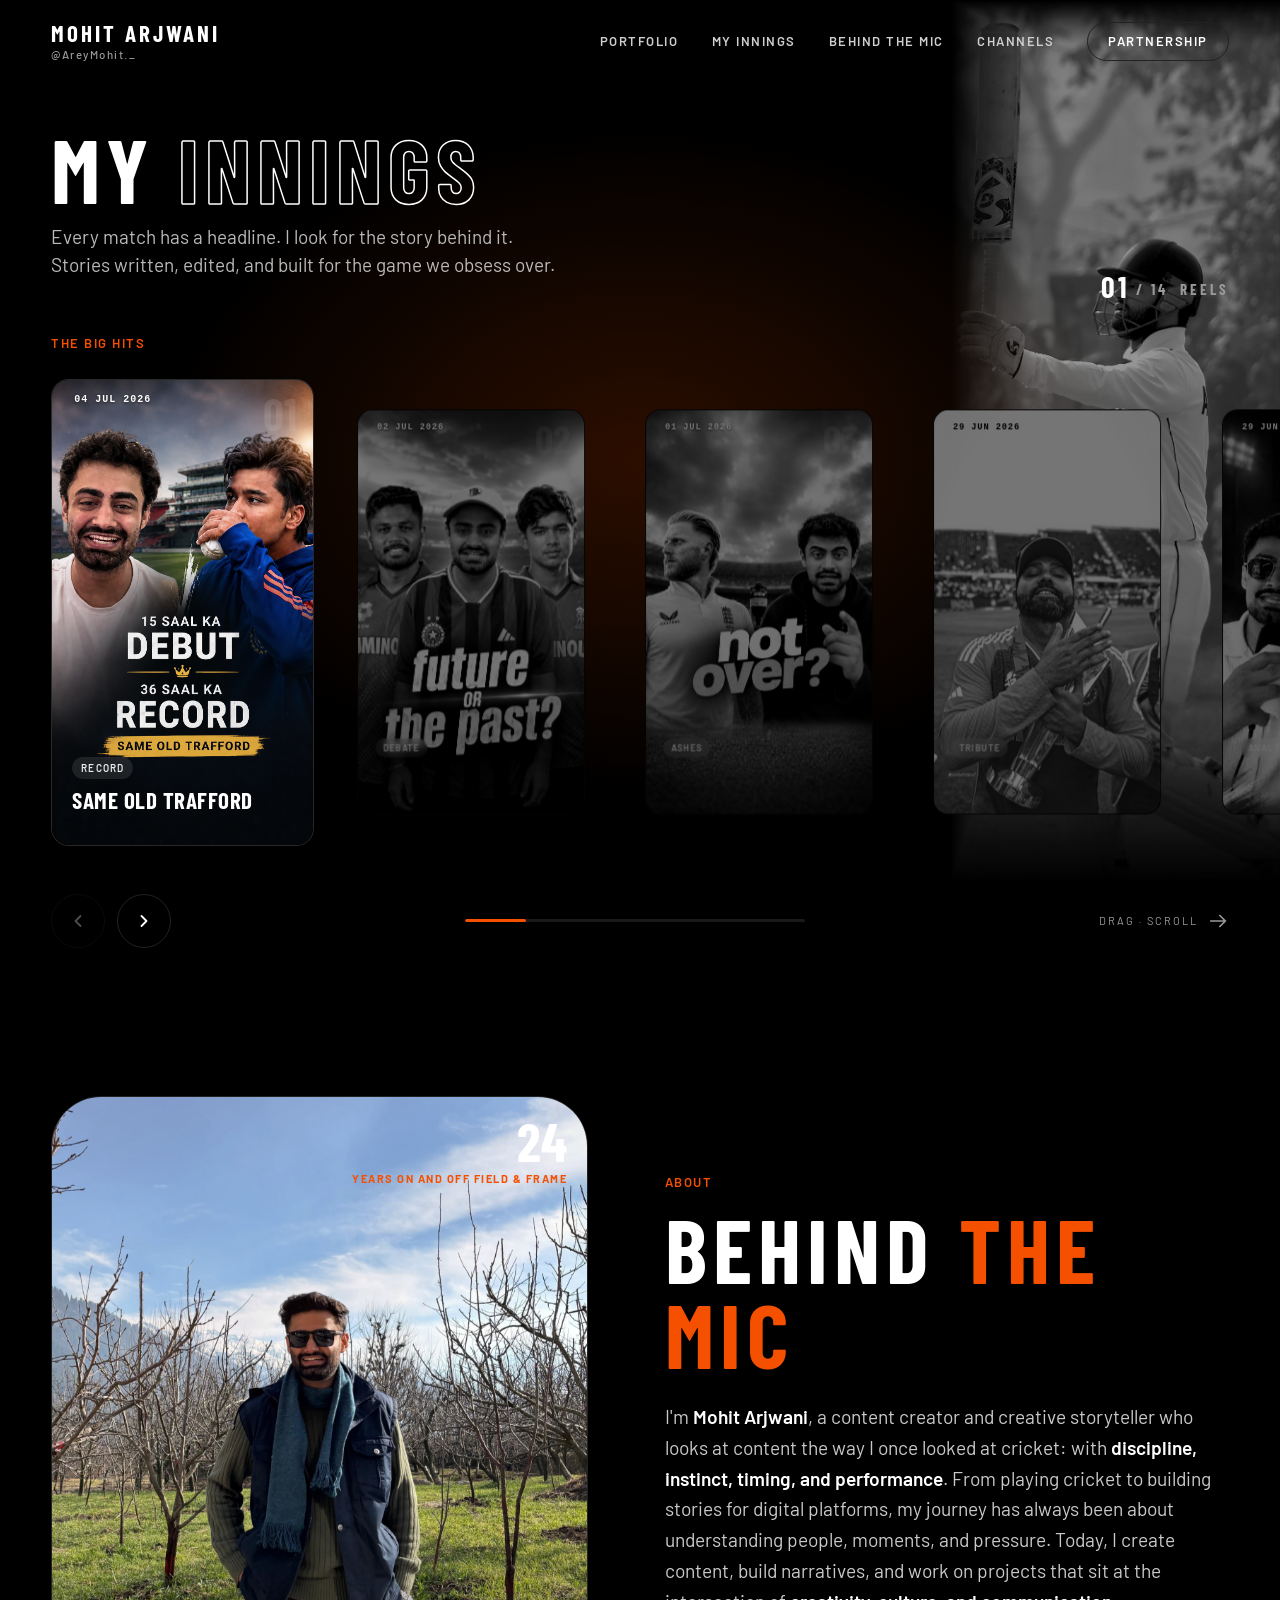
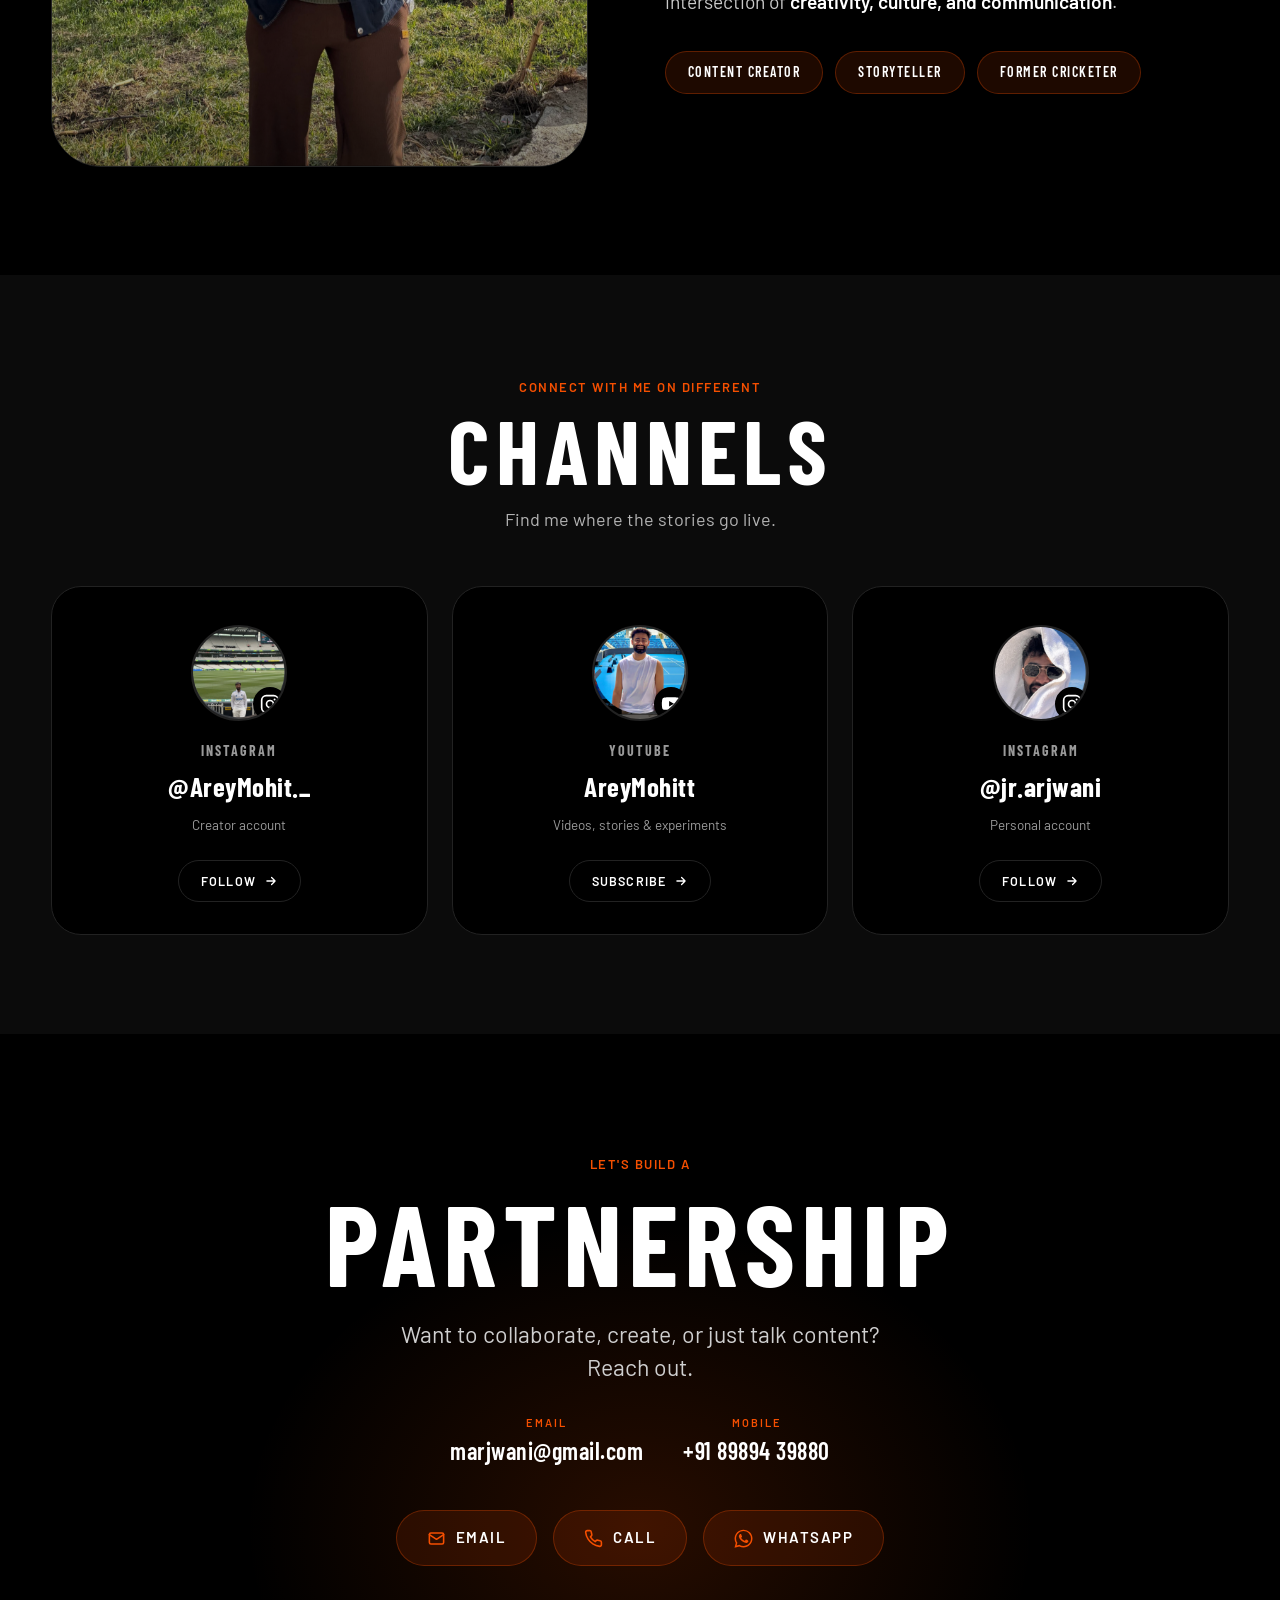
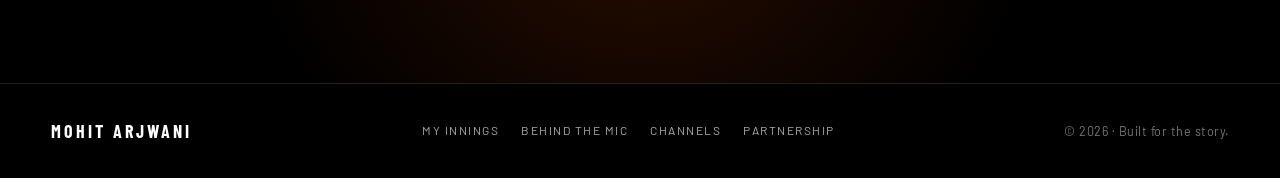
==== areymohit/index.html @ 034f9797 "areymohit integration" ====
<!DOCTYPE html>
<html lang="en">
<head>
<meta charset="UTF-8">
<meta name="viewport" content="width=device-width, initial-scale=1.0">
<title>Mohit Arjwani — Creator · Storyteller</title>
<link rel="preconnect" href="https://fonts.googleapis.com">
<link rel="preconnect" href="https://fonts.gstatic.com" crossorigin>
<link href="https://fonts.googleapis.com/css2?family=Barlow:ital,wght@0,400;0,500;0,600;0,700;1,500&family=Barlow+Condensed:wght@400;500;600;700&display=swap" rel="stylesheet">
<style>
/* ============================================================
   DESIGN TOKENS — CR7-Inspired Design System
   ============================================================ */
:root{
  --palette-black:#000000; --palette-near-black:#0b0b0b; --palette-dark-1:#151515;
  --palette-orange:#f54f00; --palette-orange-bright:#ff671f; --palette-white:#fff; --palette-gray:#999;

  --color-primary:#f54f00; --color-primary-hover:#ff671f; --color-secondary:#ff671f;
  --color-bg:#000; --color-bg-secondary:#0b0b0b; --color-surface-raised:#151515;
  --color-text:#fff; --color-text-secondary:#999; --color-text-on-accent:#fff;
  --color-border:#0b0b0b; --color-border-strong:#222; --color-focus-ring:#f54f00;

  --font-heading:'Barlow Condensed','proxima-nova-condensed','Oswald',sans-serif;
  --font-body:'Barlow','proxima-nova',system-ui,sans-serif;

  --radius-sm:8px; --radius-md:16px; --radius-card:30px; --radius-lg:50px; --radius-pill:999px;
  --shadow-accent:0 8px 30px rgba(245,79,0,.35);

  --tracking-display:6px; --tracking-heading:2px; --tracking-label:1.5px;
}

*{box-sizing:border-box;margin:0;padding:0}
html{scroll-behavior:smooth}
body{
  background:var(--color-bg); color:var(--color-text);
  font-family:var(--font-body); font-size:16px; line-height:1.45;
  -webkit-font-smoothing:antialiased; overflow-x:hidden;
}
a{color:inherit;text-decoration:none}
::selection{background:var(--color-primary);color:#fff}

/* scrollbar */
body::-webkit-scrollbar{width:10px}
body::-webkit-scrollbar-track{background:#000}
body::-webkit-scrollbar-thumb{background:#1c1c1c;border-radius:99px}
body::-webkit-scrollbar-thumb:hover{background:#2a2a2a}

.eyebrow{
  font-family:var(--font-body); font-weight:600; font-size:13px;
  text-transform:uppercase; letter-spacing:var(--tracking-label);
  color:var(--color-primary);
}
.section-label{
  font-family:var(--font-heading); font-weight:700; text-transform:uppercase;
  letter-spacing:var(--tracking-display); line-height:.95;
  font-size:clamp(44px,7vw,104px);
}
.muted{color:var(--color-text-secondary)}

/* ============================================================
   NAV
   ============================================================ */
.nav{
  position:fixed; top:0; left:0; right:0; z-index:100;
  display:flex; align-items:center; justify-content:space-between;
  padding:22px clamp(20px,4vw,56px);
  transition:background .3s ease, backdrop-filter .3s ease, padding .3s ease, border-color .3s ease;
  border-bottom:1px solid transparent;
}
.nav.scrolled{
  background:rgba(0,0,0,.82); backdrop-filter:blur(14px);
  -webkit-backdrop-filter:blur(14px); padding-top:16px; padding-bottom:16px;
  border-bottom:1px solid var(--color-border-strong);
}
.brand{display:flex; flex-direction:column; line-height:1; gap:4px}
.brand .name{
  font-family:var(--font-heading); font-weight:700; font-size:23px;
  text-transform:uppercase; letter-spacing:3px;
}
.brand .handle{
  font-size:11.5px; letter-spacing:1.5px; color:var(--color-text-secondary);
  font-weight:500;
}
.nav-links{display:flex; align-items:center; gap:clamp(18px,2.6vw,40px)}
.nav-links a{
  font-family:var(--font-body); font-weight:600; font-size:13px;
  text-transform:uppercase; letter-spacing:var(--tracking-label);
  color:#cfcfcf; position:relative; padding:6px 0; transition:color .2s ease;
}
.nav-links a::after{
  content:""; position:absolute; left:0; bottom:0; height:2px; width:0;
  background:var(--color-primary); transition:width .25s ease;
}
.nav-links a:hover{color:#fff}
.nav-links a:hover::after{width:100%}
.nav-cta{
  font-family:var(--font-body)!important; padding:9px 20px!important;
  border:1px solid var(--color-border-strong); border-radius:var(--radius-pill);
  color:#fff!important;
}
.nav-cta::after{display:none}
.nav-cta:hover{background:var(--color-primary); border-color:var(--color-primary)}
.menu-btn{display:none; background:none; border:none; color:#fff; cursor:pointer; padding:6px}

/* ============================================================
   SECTION 1 — MY WORK / CAROUSEL
   ============================================================ */
.work{position:relative; min-height:100vh; padding-top:118px; display:flex; flex-direction:column}
.work-glow{
  position:absolute; top:8%; left:50%; transform:translateX(-50%);
  width:1100px; height:760px; pointer-events:none; z-index:0;
  background:radial-gradient(ellipse at center, rgba(245,79,0,.18), rgba(245,79,0,0) 62%);
}
.cricket-hero{
  position:absolute; top:0; right:0; z-index:1; pointer-events:none;
  height:min(98vh,1040px); width:auto; object-fit:contain; object-position:top right;
  opacity:.92; mix-blend-mode:screen;
}
.work-head{
  position:relative; z-index:2;
  display:flex; align-items:flex-end; justify-content:space-between;
  gap:32px; flex-wrap:wrap;
  padding:0 clamp(20px,4vw,56px) 22px;
}
.work-head .titlewrap{max-width:760px}
.work-head .section-label{margin:8px 0 12px}
.work-head .section-label .thin{color:var(--color-text); -webkit-text-stroke:1.5px var(--color-text); -webkit-text-fill-color:transparent}
.work-sub{font-size:clamp(15px,1.5vw,19px); color:#b9b9b9; max-width:520px; font-weight:400}
.work-title-link{display:block; text-decoration:none; color:inherit; cursor:pointer; transition:transform .3s cubic-bezier(.2,.7,.2,1)}
.work-title-link:hover{transform:translateY(-6px)}
.work-title-link:hover .work-sub{color:#dcdcdc}
.reels-head{position:relative; z-index:2; padding:0 clamp(20px,4vw,56px); margin-bottom:-6px}
.work-title-link::after{content:"View all →"; display:inline-block; margin-top:12px; font-family:var(--font-heading); font-weight:700; font-size:12px; letter-spacing:2px; text-transform:uppercase; color:var(--color-primary); opacity:0; transform:translateX(-6px); transition:opacity .25s ease, transform .25s ease}
.work-title-link:hover::after{opacity:1; transform:translateX(0)}
.work-counter{
  font-family:var(--font-heading); font-weight:700; letter-spacing:3px;
  font-size:15px; color:var(--color-text-secondary); white-space:nowrap;
}
.work-counter b{color:#fff; font-size:30px; vertical-align:-3px}

/* carousel */
.carousel{position:relative; z-index:2; flex:1; display:flex; align-items:center; min-height:60vh}
.track{
  display:flex; align-items:center; gap:26px;
  padding:30px clamp(20px,4vw,56px) 40px;
  overflow-x:auto; scroll-snap-type:x mandatory;
  width:100%; cursor:grab; scrollbar-width:none;
  -webkit-overflow-scrolling:touch;
}
.track::-webkit-scrollbar{display:none}
.track.dragging{cursor:grabbing; scroll-snap-type:none}
.track.focus-on .card:not(.is-hover){opacity:.26; filter:grayscale(1) brightness(.38)}

.card{
  position:relative; flex:0 0 auto;
  width:clamp(228px,20.5vw,292px); aspect-ratio:9/16;
  border-radius:18px; overflow:hidden;
  scroll-snap-align:center; background:#0a0a0a;
  border:1px solid rgba(255,255,255,.05);
  filter:grayscale(1) brightness(.46) contrast(1.04);
  transform:scale(.87); transform-origin:center;
  transition:transform .5s cubic-bezier(.2,.7,.2,1), filter .5s ease, opacity .35s ease, box-shadow .45s ease, border-color .3s ease;
  user-select:none;
}
.card.is-active{transform:scale(1); filter:grayscale(.12) brightness(1) contrast(1); border-color:rgba(255,255,255,.12)}
.card.is-hover{
  transform:scale(1.05); filter:grayscale(0) brightness(1.06) contrast(1); z-index:5;
  border-color:var(--color-primary); box-shadow:var(--shadow-accent);
}
/* thumb placeholder (full-bleed cinematic; swap for IG thumbnail img) */
.thumb{
  position:absolute; inset:0;
  background:
    radial-gradient(125% 75% at 50% 16%, #2a2a2a, #111 58%, #060606 100%),
    linear-gradient(180deg, rgba(0,0,0,0) 42%, rgba(0,0,0,.6) 80%, rgba(0,0,0,.96) 100%);
}
.thumb img{position:absolute; inset:0; width:100%; height:100%; object-fit:cover}
.card-index{
  position:absolute; top:10px; right:16px; z-index:3;
  font-family:var(--font-heading); font-weight:700; font-size:46px;
  color:rgba(255,255,255,.10); line-height:1; pointer-events:none;
}
/* top row: date (always) + preview indicator (hover). Colour set dynamically for contrast. */
.card-top{
  position:absolute; top:13px; left:14px; right:54px; z-index:4;
  display:flex; align-items:center; gap:8px; color:#fff;
  text-shadow:0 1px 3px rgba(0,0,0,.55);
}
.date{font-family:ui-monospace,Menlo,monospace; font-size:10px; font-weight:600; letter-spacing:1px; text-transform:uppercase; white-space:nowrap; color:inherit}
/* playing indicator (hover) */
.playing{
  display:flex; align-items:center; gap:7px;
  max-width:0; opacity:0; overflow:hidden; white-space:nowrap;
  transition:max-width .4s cubic-bezier(.2,.7,.2,1), opacity .3s ease;
}
.card.is-hover .playing{max-width:130px; opacity:1}
.playing .eq{display:flex; align-items:flex-end; gap:2px; height:13px}
.playing .eq span{width:2.5px; background:var(--color-primary); border-radius:2px; animation:eq 900ms ease-in-out infinite}
.playing .eq span:nth-child(2){animation-delay:.15s} .playing .eq span:nth-child(3){animation-delay:.3s} .playing .eq span:nth-child(4){animation-delay:.45s}
@keyframes eq{0%,100%{height:3px}50%{height:13px}}
.playing .lbl{font-family:ui-monospace,Menlo,monospace; font-size:9.5px; letter-spacing:1px; color:inherit; text-transform:uppercase}
@media (prefers-reduced-motion:reduce){.playing .eq span{animation:none;height:9px}}
/* scanning sweep on hover to imply playback */
.card.is-hover .thumb::before{
  content:""; position:absolute; inset:0;
  background:linear-gradient(180deg, rgba(245,79,0,0) 0%, rgba(245,79,0,.10) 50%, rgba(245,79,0,0) 100%);
  animation:sweep 2.4s linear infinite;
}
@keyframes sweep{0%{transform:translateY(-100%)}100%{transform:translateY(100%)}}

/* card overlay content */
.card-body{
  position:absolute; left:0; right:0; bottom:0; z-index:4;
  padding:20px 20px 22px; display:flex; flex-direction:column; gap:10px;
}
.card-meta{display:flex; align-items:center; gap:8px}
.tagpill{
  font-size:10px; font-weight:600; text-transform:uppercase; letter-spacing:1.2px;
  padding:4px 9px; border-radius:99px; background:rgba(255,255,255,.1); color:#eaeaea;
  backdrop-filter:blur(4px);
}
.card-title{
  font-family:var(--font-heading); font-weight:700; font-size:23px; line-height:1.02;
  text-transform:uppercase; letter-spacing:.5px;
  transform:translateY(8px); opacity:0; transition:transform .4s ease, opacity .4s ease;
}
.card.is-hover .card-title, .card.is-active .card-title{transform:none; opacity:1}
.card-title a{color:inherit; text-decoration:none}
.card-title a:hover{color:var(--color-primary)}
.card-reveal{
  display:flex; align-items:center; justify-content:space-between; gap:12px;
  max-height:0; opacity:0; overflow:hidden;
  transition:max-height .45s ease, opacity .35s ease, margin .35s ease;
}
.card.is-hover .card-reveal{max-height:60px; opacity:1; margin-top:2px}
.view-reel{
  display:inline-flex; align-items:center; gap:7px;
  font-weight:600; font-size:13px; text-transform:uppercase; letter-spacing:1px;
  color:#fff;
}
.view-reel svg{transition:transform .25s ease}
.card.is-hover .view-reel svg{transform:translateX(3px)}
.platforms{display:flex; gap:8px}
.plat{
  width:34px; height:34px; border-radius:50%;
  display:grid; place-items:center; background:rgba(255,255,255,.08);
  border:1px solid rgba(255,255,255,.14); color:#fff;
  transition:background .2s ease, transform .2s ease, border-color .2s ease;
}
.plat:hover{background:var(--color-primary); border-color:var(--color-primary); transform:translateY(-2px)}
.plat svg{width:17px; height:17px}

/* arrows + progress */
.carousel-foot{
  position:relative; z-index:2;
  display:flex; align-items:center; justify-content:space-between; gap:24px;
  padding:6px clamp(20px,4vw,56px) 40px;
}
.arrows{display:flex; gap:12px}
.arrow{
  width:54px; height:54px; border-radius:50%;
  border:1px solid var(--color-border-strong); background:transparent; color:#fff;
  display:grid; place-items:center; cursor:pointer;
  transition:background .2s ease, border-color .2s ease, transform .15s ease;
}
.arrow:hover{background:var(--color-primary); border-color:var(--color-primary)}
.arrow:active{transform:scale(.95)}
.arrow:disabled{opacity:.3; cursor:default}
.arrow:disabled:hover{background:transparent; border-color:var(--color-border-strong)}
.progress{flex:1; max-width:340px; height:3px; background:#1a1a1a; border-radius:99px; overflow:hidden}
.progress .bar{height:100%; width:18%; background:var(--color-primary); border-radius:99px; transition:width .2s ease, transform .2s ease}
.scroll-hint{
  display:flex; align-items:center; gap:9px; font-size:11px; letter-spacing:2px;
  text-transform:uppercase; color:var(--color-text-secondary);
}

/* ============================================================
   SECTION 2 — WHO AM I
   ============================================================ */
.about{position:relative; padding:clamp(90px,12vh,150px) clamp(20px,4vw,56px); background:var(--color-bg)}
.about-inner{
  max-width:1240px; margin:0 auto;
  display:grid; grid-template-columns:1fr 1.05fr; gap:clamp(40px,6vw,90px); align-items:center;
}
.about-photo{
  position:relative; aspect-ratio:4/5; border-radius:var(--radius-lg); overflow:hidden;
  border:1px solid var(--color-border-strong); background:#0c0c0c;
}
.about-photo img{position:absolute; inset:0; width:100%; height:100%; object-fit:cover; object-position:50% 28%; transition:opacity .35s ease}
.about-photo::after{content:""; position:absolute; inset:0; pointer-events:none;
  background:linear-gradient(160deg, rgba(245,79,0,.12), rgba(0,0,0,0) 48%), linear-gradient(0deg, rgba(0,0,0,.45), rgba(0,0,0,0) 42%)}
.about-photo .badge-yrs{
  position:absolute; top:20px; right:20px; text-align:right; z-index:2;
}
.about-photo .badge-yrs b{display:block; font-family:var(--font-heading); font-weight:700; font-size:54px; line-height:.9; color:#fff}
.about-photo .badge-yrs span{font-size:11px; letter-spacing:1.5px; text-transform:uppercase; color:var(--color-primary); font-weight:700}
.about-copy .section-label{margin:14px 0 26px}
.about-copy p{font-size:clamp(16px,1.5vw,19.5px); line-height:1.6; color:#c9c9c9; max-width:560px; text-wrap:pretty}
.about-copy p .hl{color:#fff; font-weight:600}
.tags{display:flex; flex-wrap:wrap; gap:12px; margin-top:34px}
.tag{
  font-family:var(--font-heading); font-weight:600; text-transform:uppercase; letter-spacing:1.5px;
  font-size:14px; padding:10px 22px; border-radius:var(--radius-pill); cursor:pointer;
  background:rgba(245,79,0,.12); border:1px solid rgba(245,79,0,.30); color:#fff;
  transition:transform .2s ease, background .2s ease, border-color .2s ease, box-shadow .2s ease, color .2s ease;
}
.tag:hover,.tag.active{background:var(--color-primary); border-color:var(--color-primary); color:#fff; transform:translateY(-3px) scale(1.04); box-shadow:var(--shadow-accent)}
.tag.active{animation:tagSlide .5s cubic-bezier(.16,.84,.36,1) both}
@keyframes tagSlide{from{opacity:.15; transform:translateY(-3px) scale(1.04) translateX(-18px)} to{opacity:1; transform:translateY(-3px) scale(1.04) translateX(0)}}
.about-photo img{will-change:transform,opacity}

/* ============================================================
   SECTION 3 — SOCIALS
   ============================================================ */
.socials{padding:clamp(80px,11vh,140px) clamp(20px,4vw,56px); background:var(--color-bg-secondary); position:relative}
.socials-head{max-width:1240px; margin:0 auto 54px; text-align:center}
.socials-head .section-label{margin:10px 0 14px}
.socials-head p{color:#b3b3b3; font-size:clamp(15px,1.5vw,18px)}
.social-grid{
  max-width:1240px; margin:0 auto;
  display:grid; grid-template-columns:repeat(3,1fr); gap:24px;
}
.social-card{
  position:relative; padding:38px 32px 32px; border-radius:var(--radius-card);
  background:var(--color-bg); border:1px solid var(--color-border-strong);
  display:flex; flex-direction:column; align-items:center; text-align:center; gap:6px;
  overflow:hidden; transition:transform .3s ease, border-color .3s ease, box-shadow .3s ease;
}
.social-card::before{
  content:""; position:absolute; top:-40%; left:50%; transform:translateX(-50%);
  width:280px; height:240px; opacity:0; transition:opacity .35s ease;
  background:radial-gradient(ellipse at center, rgba(245,79,0,.22), rgba(245,79,0,0) 65%);
  pointer-events:none;
}
.social-card:hover{transform:translateY(-6px); border-color:var(--color-primary); box-shadow:var(--shadow-accent)}
.social-card:hover::before{opacity:1}
.social-avatar{
  position:relative; width:96px; height:96px; border-radius:50%; margin-bottom:14px;
  border:2px solid var(--color-border-strong); overflow:hidden;
  background:repeating-linear-gradient(125deg,#191919 0 12px,#131313 12px 24px);
  transition:border-color .3s ease;
}
.social-card:hover .social-avatar{border-color:var(--color-primary)}
.social-avatar img{position:absolute; inset:0; width:100%; height:100%; object-fit:cover}
.social-plat-badge{
  position:absolute; right:-2px; bottom:-2px; width:34px; height:34px; border-radius:50%;
  display:grid; place-items:center; background:var(--color-bg); border:2px solid var(--color-bg);
}
.social-plat-badge svg{width:20px;height:20px}
.social-platform{font-family:var(--font-heading); font-weight:700; text-transform:uppercase; letter-spacing:2px; font-size:14px; color:var(--color-text-secondary)}
.social-user{font-family:var(--font-heading); font-weight:700; font-size:27px; letter-spacing:.5px}
.social-desc{font-size:13.5px; color:#9a9a9a; margin-top:2px}
.social-follow{
  margin-top:20px; display:inline-flex; align-items:center; gap:8px;
  font-weight:600; font-size:12.5px; text-transform:uppercase; letter-spacing:1.2px;
  padding:11px 22px; border-radius:var(--radius-pill);
  border:1px solid var(--color-border-strong); color:#fff;
  transition:background .2s ease, border-color .2s ease, gap .2s ease;
}
.social-card:hover .social-follow{background:var(--color-primary); border-color:var(--color-primary); gap:11px}

/* ============================================================
   SECTION 4 — CONTACT
   ============================================================ */
.contact{position:relative; padding:clamp(96px,13vh,170px) clamp(20px,4vw,56px); overflow:hidden; text-align:center}
.contact-glow{
  position:absolute; bottom:-30%; left:50%; transform:translateX(-50%);
  width:900px; height:700px; pointer-events:none;
  background:radial-gradient(ellipse at center, rgba(245,79,0,.16), rgba(245,79,0,0) 62%);
}
.contact-inner{position:relative; z-index:2; max-width:920px; margin:0 auto}
.contact .section-label{font-size:clamp(52px,9vw,140px); margin:12px 0 22px}
.contact p.lead{font-size:clamp(17px,2vw,23px); color:#cfcfcf; max-width:560px; margin:0 auto 18px; text-wrap:pretty}
.contact-details{
  display:flex; gap:14px 40px; justify-content:center; flex-wrap:wrap; margin:30px 0 42px;
}
.contact-details a{display:flex; flex-direction:column; gap:3px}
.contact-details .k{font-size:11px; letter-spacing:2px; text-transform:uppercase; color:var(--color-primary); font-weight:600}
.contact-details .v{font-family:var(--font-heading); font-weight:600; font-size:24px; letter-spacing:.5px; transition:color .2s}
.contact-details a:hover .v{color:var(--color-primary)}
.contact-ctas{display:flex; gap:16px; justify-content:center; flex-wrap:wrap}
.btn{
  display:inline-flex; align-items:center; gap:10px; cursor:pointer;
  font-family:var(--font-body); font-weight:600; font-size:15px;
  text-transform:uppercase; letter-spacing:var(--tracking-label);
  padding:16px 30px; border-radius:var(--radius-pill); border:1px solid transparent;
  transition:transform .15s ease, background .2s ease, border-color .2s ease, box-shadow .2s ease, color .2s ease;
}
.btn:active{transform:scale(.97)}
.btn-contact{background:rgba(245,79,0,.12); color:#fff; border-color:rgba(245,79,0,.30)}
.btn-contact svg{color:var(--color-primary); transition:color .2s ease}
.btn-contact:hover{background:var(--color-primary); border-color:var(--color-primary); box-shadow:var(--shadow-accent); transform:translateY(-3px) scale(1.03)}
.btn-contact:hover svg{color:#fff}
.btn svg{width:19px; height:19px}

/* ============================================================
   FOOTER
   ============================================================ */
.footer{
  border-top:1px solid var(--color-border-strong); background:#000;
  padding:34px clamp(20px,4vw,56px);
  display:flex; align-items:center; justify-content:space-between; gap:20px; flex-wrap:wrap;
}
.footer .fbrand{font-family:var(--font-heading); font-weight:700; letter-spacing:3px; text-transform:uppercase; font-size:18px}
.footer .fcopy{font-size:12.5px; color:#777; letter-spacing:.5px}
.footer .flinks{display:flex; gap:22px}
.footer .flinks a{font-size:12px; text-transform:uppercase; letter-spacing:1.5px; color:#aaa; transition:color .2s}
.footer .flinks a:hover{color:var(--color-primary)}

/* ============================================================
   REVEAL ON SCROLL
   ============================================================ */
/* Visible by default (failsafe for paused/backgrounded/print contexts).
   Hidden start + entrance only when body.anim is set AND motion is allowed. */
.reveal{opacity:1; transform:none}
body.anim .reveal{opacity:0; transform:translateY(26px); transition:opacity .8s cubic-bezier(.2,.7,.2,1), transform .8s cubic-bezier(.2,.7,.2,1)}
body.anim .reveal.in{opacity:1; transform:none}
@media (prefers-reduced-motion:reduce){body.anim .reveal{opacity:1; transform:none}}

/* ============================================================
   RESPONSIVE
   ============================================================ */
@media (max-width:900px){
  .about-inner{grid-template-columns:1fr; gap:40px}
  .about-photo{max-width:420px}
  .social-grid{grid-template-columns:1fr; max-width:440px}
  .cricket-hero{opacity:.4; height:62vh}
  .nav-links{position:fixed; inset:0 0 0 auto; width:min(78vw,320px);
    flex-direction:column; align-items:flex-start; justify-content:center; gap:8px;
    background:rgba(8,8,8,.97); backdrop-filter:blur(16px); padding:0 32px;
    transform:translateX(100%); transition:transform .35s cubic-bezier(.2,.7,.2,1);
    border-left:1px solid var(--color-border-strong);}
  .nav-links.open{transform:none}
  .nav-links a{font-size:18px; padding:12px 0}
  .nav-cta{margin-top:10px}
  .menu-btn{display:grid; place-items:center; z-index:120}
}
@media (max-width:560px){
  .card{width:78vw}
  .work-head{align-items:flex-start; flex-direction:column}
  .contact-details{gap:20px}
}
</style>
</head>
<body>

<!-- ============ NAV ============ -->
<nav class="nav" id="nav">
  <a href="#work" class="brand" aria-label="Mohit Arjwani home">
    <span class="name">Mohit Arjwani</span>
    <span class="handle">@AreyMohit._</span>
  </a>
  <button class="menu-btn" id="menuBtn" aria-label="Toggle menu">
    <svg width="26" height="26" viewBox="0 0 24 24" fill="none" stroke="currentColor" stroke-width="2" stroke-linecap="round"><path d="M3 6h18M3 12h18M3 18h18"/></svg>
  </button>
  <div class="nav-links" id="navLinks">
    <a href="../index.html">Portfolio</a>
    <a href="myinnings.html">My Innings</a>
    <a href="#about">Behind The Mic</a>
    <a href="#socials">Channels</a>
    <a href="#contact" class="nav-cta">Partnership</a>
  </div>
</nav>

<!-- ============ SECTION 1 — MY WORK ============ -->
<header class="work" id="work" data-screen-label="My Innings">
  <div class="work-glow"></div>
  <img class="cricket-hero" src="images/cricket-hero.png" alt="Mohit Arjwani raising his bat">

  <div class="work-head reveal">
    <div class="titlewrap">
      <a class="work-title-link" href="myinnings.html">
        <h1 class="section-label">My <span class="thin">Innings</span></h1>
        <p class="work-sub">Every match has a headline. I look for the story behind it. Stories written, edited, and built for the game we obsess over.</p>
      </a>
    </div>
    <div class="work-counter"><b id="cIndex">01</b> / <span id="cTotal">11</span> &nbsp;REELS</div>
  </div>

  <div class="reels-head reveal"><span class="eyebrow">The Big Hits</span></div>
  <div class="carousel">
    <div class="track" id="track"><!-- cards injected --></div>
  </div>

  <div class="carousel-foot reveal">
    <div class="arrows">
      <button class="arrow" id="prev" aria-label="Previous"><svg width="20" height="20" viewBox="0 0 24 24" fill="none" stroke="currentColor" stroke-width="2.2" stroke-linecap="round" stroke-linejoin="round"><path d="M15 18l-6-6 6-6"/></svg></button>
      <button class="arrow" id="next" aria-label="Next"><svg width="20" height="20" viewBox="0 0 24 24" fill="none" stroke="currentColor" stroke-width="2.2" stroke-linecap="round" stroke-linejoin="round"><path d="M9 18l6-6-6-6"/></svg></button>
    </div>
    <div class="progress"><div class="bar" id="progressBar"></div></div>
    <div class="scroll-hint">
      <span>Drag · Scroll</span>
      <svg width="22" height="22" viewBox="0 0 24 24" fill="none" stroke="currentColor" stroke-width="1.8" stroke-linecap="round"><path d="M4 12h16M14 6l6 6-6 6"/></svg>
    </div>
  </div>
</header>

<!-- ============ SECTION 2 — WHO AM I ============ -->
<section class="about" id="about" data-screen-label="Behind The Mic">
  <div class="about-inner">
    <div class="about-photo reveal">
      <img src="images/about-mohit.jpg" alt="Mohit Arjwani">
      <div class="badge-yrs"><b>24</b><span>Years on and off field &amp; frame</span></div>
    </div>
    <div class="about-copy reveal">
      <span class="eyebrow">About</span>
      <h2 class="section-label">Behind <span style="color:var(--color-primary)">The Mic</span></h2>
      <p>I'm <span class="hl">Mohit Arjwani</span>, a content creator and creative storyteller who looks at content the way I once looked at cricket: with <span class="hl">discipline, instinct, timing, and performance</span>. From playing cricket to building stories for digital platforms, my journey has always been about understanding people, moments, and pressure. Today, I create content, build narratives, and work on projects that sit at the intersection of <span class="hl">creativity, culture, and communication</span>.</p>
      <div class="tags">
        <span class="tag" data-img="images/about-creator.png">Content Creator</span>
        <span class="tag" data-img="images/about-scuba.jpg">Storyteller</span>
        <span class="tag" data-img="images/about-cricket.jpg">Former Cricketer</span>
      </div>
    </div>
  </div>
</section>

<!-- ============ SECTION 3 — SOCIALS ============ -->
<section class="socials" id="socials" data-screen-label="Channels">
  <div class="socials-head reveal">
    <span class="eyebrow">Connect with me on different</span>
    <h2 class="section-label">Channels</h2>
    <p>Find me where the stories go live.</p>
  </div>
  <div class="social-grid" id="socialGrid"><!-- injected --></div>
</section>

<!-- ============ SECTION 4 — CONTACT ============ -->
<section class="contact" id="contact" data-screen-label="Partnership">
  <div class="contact-glow"></div>
  <div class="contact-inner reveal">
    <span class="eyebrow">Let's build a</span>
    <h2 class="section-label">Partnership</h2>
    <p class="lead">Want to collaborate, create, or just talk content? Reach out.</p>
    <div class="contact-details">
      <a href="mailto:marjwani@gmail.com"><span class="k">Email</span><span class="v">marjwani@gmail.com</span></a>
      <a href="tel:8989439880"><span class="k">Mobile</span><span class="v">+91 89894 39880</span></a>
    </div>
    <div class="contact-ctas">
      <a class="btn btn-contact" href="mailto:marjwani@gmail.com">
        <svg viewBox="0 0 24 24" fill="none" stroke="currentColor" stroke-width="2" stroke-linecap="round" stroke-linejoin="round"><rect x="3" y="5" width="18" height="14" rx="2"/><path d="m3 7 9 6 9-6"/></svg>
        EMAIL
      </a>
      <a class="btn btn-contact" href="tel:+918989439880">
        <svg viewBox="0 0 24 24" fill="none" stroke="currentColor" stroke-width="2" stroke-linecap="round" stroke-linejoin="round"><path d="M22 16.92v3a2 2 0 0 1-2.18 2 19.79 19.79 0 0 1-8.63-3.07 19.5 19.5 0 0 1-6-6 19.79 19.79 0 0 1-3.07-8.67A2 2 0 0 1 4.11 2h3a2 2 0 0 1 2 1.72c.13.96.36 1.9.7 2.81a2 2 0 0 1-.45 2.11L8.09 9.91a16 16 0 0 0 6 6l1.27-1.27a2 2 0 0 1 2.11-.45c.91.34 1.85.57 2.81.7A2 2 0 0 1 22 16.92z"/></svg>
        CALL
      </a>
      <a class="btn btn-contact" href="https://wa.me/918989439880" target="_blank" rel="noopener">
        <svg viewBox="0 0 24 24" fill="currentColor"><path d="M17.47 14.38c-.3-.15-1.74-.86-2-.96-.27-.1-.47-.15-.66.15-.2.3-.76.95-.93 1.15-.17.2-.34.22-.64.07-.3-.15-1.25-.46-2.38-1.47-.88-.78-1.47-1.75-1.64-2.05-.17-.3-.02-.46.13-.6.13-.13.3-.34.45-.52.15-.17.2-.3.3-.5.1-.2.05-.37-.02-.52-.08-.15-.66-1.6-.9-2.18-.24-.57-.48-.5-.66-.5h-.57c-.2 0-.52.07-.8.37-.27.3-1.04 1.02-1.04 2.48 0 1.46 1.07 2.88 1.22 3.08.15.2 2.1 3.2 5.08 4.49.71.3 1.26.49 1.7.63.71.22 1.36.2 1.87.12.57-.08 1.74-.71 1.99-1.4.24-.69.24-1.28.17-1.4-.07-.13-.27-.2-.57-.35zM12.04 21.5h-.01a9.4 9.4 0 0 1-4.79-1.31l-.34-.2-3.56.93.95-3.47-.22-.36a9.38 9.38 0 0 1-1.44-5.02c0-5.18 4.22-9.4 9.41-9.4 2.51 0 4.87.98 6.65 2.76a9.34 9.34 0 0 1 2.75 6.65c0 5.18-4.22 9.4-9.4 9.4zm8-17.4A11.32 11.32 0 0 0 12.04.86C5.81.86.74 5.93.74 12.16c0 1.99.52 3.93 1.5 5.64L.65 23.65l6-1.57a11.28 11.28 0 0 0 5.39 1.37h.01c6.23 0 11.3-5.07 11.3-11.3 0-3.02-1.18-5.86-3.31-7.99z"/></svg>
        WHATSAPP
      </a>
    </div>
  </div>
</section>

<!-- ============ FOOTER ============ -->
<footer class="footer">
  <span class="fbrand">Mohit Arjwani</span>
  <div class="flinks">
    <a href="myinnings.html">My Innings</a>
    <a href="#about">Behind The Mic</a>
    <a href="#socials">Channels</a>
    <a href="#contact">Partnership</a>
  </div>
  <span class="fcopy">© 2026 · Built for the story.</span>
</footer>

<script>
/* ---------- platform icons ---------- */
const IG = '<svg viewBox="0 0 24 24" fill="none" stroke="currentColor" stroke-width="2" stroke-linecap="round" stroke-linejoin="round"><rect x="2" y="2" width="20" height="20" rx="5.5"/><circle cx="12" cy="12" r="4.2"/><circle cx="17.5" cy="6.5" r="1.2" fill="currentColor" stroke="none"/></svg>';
const YT = '<svg viewBox="0 0 24 24" fill="currentColor"><path d="M22.54 6.42a2.78 2.78 0 0 0-1.95-2C18.88 4 12 4 12 4s-6.88 0-8.59.46a2.78 2.78 0 0 0-1.95 2A29 29 0 0 0 1 11.75a29 29 0 0 0 .46 5.33A2.78 2.78 0 0 0 3.41 19c1.71.46 8.59.46 8.59.46s6.88 0 8.59-.46a2.78 2.78 0 0 0 1.95-2 29 29 0 0 0 .46-5.25 29 29 0 0 0-.46-5.33zM9.75 15.02V8.48l5.75 3.27z"/></svg>';

/* ---------- reels data (newest first / leftmost). All 2026. Add real IG/YT links to ig/yt. ---------- */
const reels = [
  { cat:'Record',   title:'Same Old Trafford',  date:'04 Jul 2026', img:'images/reel-14.png', ig:'https://www.instagram.com/p/DaX-f7qs-u1/', yt:'https://www.youtube.com/shorts/UnYHojlqKC8' },
  { cat:'Debate',   title:'Future Or Past?',    date:'02 Jul 2026', img:'images/reel-13.png', ig:'https://www.instagram.com/p/DaSzueTg0pl/', yt:'https://www.youtube.com/shorts/ks79c_NDgnY' },
  { cat:'Ashes',    title:'Not Over?',          date:'01 Jul 2026', img:'images/reel-12.png', ig:'https://www.instagram.com/p/DaQL0tFypE8/', yt:'https://youtube.com/shorts/B3YwUTC81rE' },
  { cat:'Tribute',  title:'End Of An Era',      date:'29 Jun 2026', img:'images/reel-11.jpg', ig:'https://www.instagram.com/p/DaLE7frsQoW/', yt:'https://www.youtube.com/shorts/ZV6T-gWxaF4' },
  { cat:'Analysis', title:"India's Heartbreak",  date:'29 Jun 2026', img:'images/reel-10.jpg', ig:'https://www.instagram.com/p/DaKLEZlMB9S/', yt:'https://www.youtube.com/shorts/JO_KtxgF89k' },
  { cat:'News',     title:'Ben Stokes Retires',  date:'28 Jun 2026', img:'images/reel-9.jpg',  ig:'https://www.instagram.com/p/DaIrKKFAlkN/', yt:'https://www.youtube.com/shorts/XOe5ZRWvPyQ' },
  { cat:'Tribute',  title:'Thank You, Hitman',   date:'23 Jun 2026', img:'images/reel-8.jpg',  ig:'https://www.instagram.com/p/DZ79aQIMz-o/', yt:'https://www.youtube.com/shorts/vOQQFkzzfN8' },
  { cat:'Debate',   title:"They're Back",        date:'23 Jun 2026', img:'images/reel-7.jpg',  ig:'https://www.instagram.com/p/DZ7MK8lMctn/', yt:'https://www.youtube.com/shorts/D2hcqczmcpY' },
  { cat:'Opinion',  title:'Justice For KL',      date:'22 Jun 2026', img:'images/reel-6.jpg',  ig:'https://www.instagram.com/p/DZ6jxbEMPt0/', yt:'https://www.youtube.com/shorts/IqsQPEZib3A' },
  { cat:'Hot Take', title:'Drop Vaibhav Now',    date:'21 Jun 2026', img:'images/reel-5.jpg',  ig:'https://www.instagram.com/p/DZ2Ohj8sYGN/', yt:'https://www.youtube.com/shorts/Oq-ZqcfSGtc' },
  { cat:'Reaction', title:'Leave Them Alone',    date:'20 Jun 2026', img:'images/reel-4.jpg',  ig:'https://www.instagram.com/p/DZ0GAbQM09B/', yt:'https://www.youtube.com/shorts/2s0mM-yKEXE' },
  { cat:'News',     title:'IPL Trade News',      date:'20 Jun 2026', img:'images/reel-3.jpg',  ig:'https://www.instagram.com/p/DZyyvVssPcF/', yt:'https://www.youtube.com/shorts/T0Z5ShSrjcE' },
  { cat:'Debate',   title:'Is Stokes Over?',     date:'19 Jun 2026', img:'images/reel-2.jpg',  ig:'https://www.instagram.com/p/DZxKs2XshhE/', yt:'https://www.youtube.com/shorts/EXzw1Uma0fM' },
  { cat:'Story',    title:'Failed Cricketer',    date:'18 Jun 2026', img:'images/reel-1.jpg',  ig:'https://www.instagram.com/p/DZurkVyNCEM/', yt:'https://www.youtube.com/shorts/7p1YyBbMzLA' },
];

const track = document.getElementById('track');
/* resolve image paths to inlined blob URLs when running as a bundled standalone file */
function res(path){
  if(window.__resources && path){
    const m=path.match(/images\/(.+)\.(?:jpg|png)/);
    if(m){ const id=m[1].replace(/-/g,''); if(window.__resources[id]) return window.__resources[id]; }
  }
  return path;
}
track.innerHTML = reels.map((r,i)=>`
  <article class="card" data-i="${i}">
    <div class="thumb"><img src="${res(r.img)}" alt="${r.title}" loading="lazy"></div>
    <span class="card-index">${String(i+1).padStart(2,'0')}</span>
    <div class="card-top">
      <span class="playing"><span class="eq"><span></span><span></span><span></span><span></span></span><span class="lbl">Preview</span></span>
      <span class="date">${r.date}</span>
    </div>
    <div class="card-body">
      <div class="card-meta"><span class="tagpill">${r.cat}</span></div>
      <h3 class="card-title"><a href="${r.ig}" target="_blank" rel="noopener">${r.title}</a></h3>
      <div class="card-reveal">
        <a class="view-reel" href="${r.ig}" target="_blank" rel="noopener">View Reel
          <svg width="15" height="15" viewBox="0 0 24 24" fill="none" stroke="currentColor" stroke-width="2.2" stroke-linecap="round" stroke-linejoin="round"><path d="M5 12h14M13 6l6 6-6 6"/></svg>
        </a>
        <div class="platforms">
          <a class="plat" href="${r.ig}" target="_blank" rel="noopener" aria-label="Instagram" title="Open on Instagram">${IG}</a>
          <a class="plat" href="${r.yt}" target="_blank" rel="noopener" aria-label="YouTube" title="Open on YouTube">${YT}</a>
        </div>
      </div>
    </div>
  </article>`).join('');

document.getElementById('cTotal').textContent = String(reels.length).padStart(2,'0');
const cards = [...track.querySelectorAll('.card')];

/* hover focus: dim others + sequence follows the cursor */
cards.forEach((card,i)=>{
  const img=card.querySelector('.thumb img');
  const apply=()=>setContrast(card,img);
  if(img.complete && img.naturalWidth) apply(); else img.addEventListener('load',apply);
  card.addEventListener('mouseenter',()=>{
    track.classList.add('focus-on'); card.classList.add('is-hover');
    document.getElementById('cIndex').textContent=String(i+1).padStart(2,'0');
  });
  card.addEventListener('mouseleave',()=>{
    track.classList.remove('focus-on'); card.classList.remove('is-hover');
    updateActive();
  });
});
/* set the top-row text colour to contrast the thumbnail's top-left region */
function setContrast(card,img){
  try{
    const cv=document.createElement('canvas'); cv.width=32; cv.height=20;
    const cx=cv.getContext('2d');
    cx.drawImage(img, 0,0, Math.max(1,img.naturalWidth*0.62), Math.max(1,img.naturalHeight*0.15), 0,0,32,20);
    const d=cx.getImageData(0,0,32,20).data; let s=0,n=0;
    for(let p=0;p<d.length;p+=4){ s+=0.299*d[p]+0.587*d[p+1]+0.114*d[p+2]; n++; }
    const top=card.querySelector('.card-top');
    if(s/n>148){ top.style.color='#0b0b0b'; top.style.textShadow='0 1px 2px rgba(255,255,255,.55)'; }
    else { top.style.color='#ffffff'; top.style.textShadow='0 1px 3px rgba(0,0,0,.6)'; }
  }catch(e){}
}

/* active card + counter, driven by scroll position so it reaches 01 and the last reel */
const cIndex = document.getElementById('cIndex');
const bar = document.getElementById('progressBar');
function updateActive(){
  const max=track.scrollWidth-track.clientWidth;
  const step=cardStep();
  let idx=Math.round(track.scrollLeft/step);
  if(track.scrollLeft>=max-2) idx=cards.length-1;
  idx=Math.max(0,Math.min(cards.length-1,idx));
  cards.forEach((c,i)=>c.classList.toggle('is-active',i===idx));
  cIndex.textContent=String(idx+1).padStart(2,'0');
  const p=max>0?track.scrollLeft/max:0;
  bar.style.transform = `translateX(${p* (bar.parentElement.clientWidth - bar.clientWidth)}px)`;
  document.getElementById('prev').disabled = track.scrollLeft<=2;
  document.getElementById('next').disabled = track.scrollLeft>=max-2;
}
track.addEventListener('scroll',()=>requestAnimationFrame(updateActive),{passive:true});
window.addEventListener('resize',updateActive);

/* arrows */
function cardStep(){ const c=cards[0]; const gap=26; return c.getBoundingClientRect().width+gap; }
document.getElementById('next').addEventListener('click',()=>track.scrollBy({left:cardStep(),behavior:'smooth'}));
document.getElementById('prev').addEventListener('click',()=>track.scrollBy({left:-cardStep(),behavior:'smooth'}));

/* wheel behaviour over the reels:
   - plain vertical wheel  -> let the PAGE scroll up/down (no hijack)
   - Shift + wheel          -> scroll the reels left/right (mouse users)
   - trackpad horiz swipe   -> scroll the reels left/right (deltaX) */
track.addEventListener('wheel',(e)=>{
  if(e.shiftKey){ track.scrollLeft+=(e.deltaY||e.deltaX); e.preventDefault(); return; }
  if(Math.abs(e.deltaX)>Math.abs(e.deltaY)){ track.scrollLeft+=e.deltaX; e.preventDefault(); }
},{passive:false});

/* drag to scroll — only hijack the pointer once a real drag starts, so clicks on
   links (heading, View Reel, platform icons) still fire normally */
let down=false,startX=0,startL=0,moved=false,dragPid=null;
track.addEventListener('pointerdown',e=>{ if(e.button!==0)return; down=true;moved=false;dragPid=e.pointerId;startX=e.clientX;startL=track.scrollLeft; });
track.addEventListener('pointermove',e=>{
  if(!down)return;
  const dx=e.clientX-startX;
  if(!moved && Math.abs(dx)>5){ moved=true; track.classList.add('dragging'); try{track.setPointerCapture(dragPid);}catch(_){} }
  if(moved) track.scrollLeft=startL-dx;
});
function endDrag(){ down=false; track.classList.remove('dragging'); if(dragPid!=null){try{track.releasePointerCapture(dragPid);}catch(_){}} dragPid=null; }
track.addEventListener('pointerup',endDrag);
track.addEventListener('pointercancel',endDrag);
/* stop native image ghost-drag from blocking the drag-scroll */
track.addEventListener('dragstart',e=>e.preventDefault());
/* swallow the click only if it concluded a real drag */
track.addEventListener('click',e=>{ if(moved){ e.preventDefault(); e.stopPropagation(); moved=false; } },true);

/* ---------- socials ---------- */
const socials=[
  { plat:'Instagram', icon:IG, user:'@AreyMohit._', desc:'Creator account', dp:'images/dp-creator.png', url:'https://instagram.com/AreyMohit._' },
  { plat:'YouTube',   icon:YT, user:'AreyMohitt',   desc:'Videos, stories & experiments', dp:'images/dp-youtube.png', url:'https://youtube.com/@AreyMohitt' },
  { plat:'Instagram', icon:IG, user:'@jr.arjwani',  desc:'Personal account', dp:'images/dp-personal.png', url:'https://instagram.com/jr.arjwani' },
];
document.getElementById('socialGrid').innerHTML = socials.map(s=>`
  <a class="social-card reveal" href="${s.url}" target="_blank" rel="noopener">
    <div class="social-avatar">
      <img src="${res(s.dp)}" alt="${s.user}">
      <span class="social-plat-badge">${s.icon}</span>
    </div>
    <span class="social-platform">${s.plat}</span>
    <span class="social-user">${s.user}</span>
    <span class="social-desc">${s.desc}</span>
    <span class="social-follow">${s.plat==='YouTube'?'Subscribe':'Follow'}
      <svg width="14" height="14" viewBox="0 0 24 24" fill="none" stroke="currentColor" stroke-width="2.2" stroke-linecap="round" stroke-linejoin="round"><path d="M5 12h14M13 6l6 6-6 6"/></svg>
    </span>
  </a>`).join('');

/* ---------- Who Am I: hover an identity tag to swap the portrait ---------- */
(function(){
  const photo=document.querySelector('.about-photo img');
  const tagsWrap=document.querySelector('.about .tags');
  if(!photo||!tagsWrap) return;
  const defaultSrc=photo.getAttribute('src');
  const tagEls=[...tagsWrap.querySelectorAll('.tag')];

  /* cycle order: default (no tag) -> each tag in turn -> back to default */
  const states=[{src:defaultSrc, tag:-1}, ...tagEls.map((t,i)=>({src:res(t.dataset.img), tag:i}))];
  states.forEach(s=>{ if(s.src){ const im=new Image(); im.src=s.src; } }); // preload

  function applyTags(active){
    tagEls.forEach((t,i)=>{
      const on=i===active;
      t.classList.remove('active');
      if(on){ void t.offsetWidth; t.classList.add('active'); } // restart slide anim
    });
  }
  /* decode the incoming image BEFORE animating, so the slide-in never shows the
     old frame first. Image + tag highlight are triggered on the same frame. */
  let token=0;
  async function apply(i,dir){
    const my=++token;                 // cancels any transition still in flight
    const s=states[i];
    const changing = s.src && photo.getAttribute('src')!==s.src;

    if(changing){
      try{ const pre=new Image(); pre.src=s.src; await (pre.decode?pre.decode():Promise.resolve()); }catch(_){}
      if(my!==token) return;          // a newer transition superseded this one

      const from=dir>=0?'56px':'-56px';
      photo.style.transition='none';
      photo.style.opacity='0';
      photo.style.transform='translateX('+from+')';
      photo.src=s.src;                // swap while hidden AND fully decoded
      // force the hidden state to commit, then animate in + highlight together
      requestAnimationFrame(()=>{
        void photo.offsetWidth;
        photo.style.transition='transform .6s cubic-bezier(.16,.84,.36,1), opacity .45s ease';
        photo.style.opacity='1';
        photo.style.transform='translateX(0)';
        applyTags(s.tag);
      });
    } else {
      applyTags(s.tag);
    }
  }

  let idx=0, timer=null;
  function start(){ stop(); timer=setInterval(()=>{ idx=(idx+1)%states.length; apply(idx,1); },3000); }
  function stop(){ if(timer){clearInterval(timer); timer=null;} }

  apply(0,1);
  start();

  /* hover a tag = pause + jump to it; leaving resumes the auto-cycle from default */
  tagEls.forEach((t,i)=>{ t.addEventListener('mouseenter',()=>{ stop(); idx=i+1; apply(idx,1); }); });
  tagsWrap.addEventListener('mouseleave',()=>{ idx=0; apply(0,-1); start(); });
})();
const nav=document.getElementById('nav');
addEventListener('scroll',()=>nav.classList.toggle('scrolled',scrollY>30),{passive:true});
const navLinks=document.getElementById('navLinks');
document.getElementById('menuBtn').addEventListener('click',()=>navLinks.classList.toggle('open'));
navLinks.querySelectorAll('a').forEach(a=>a.addEventListener('click',()=>navLinks.classList.remove('open')));

/* ---------- in-page section links: smooth scroll, leave the URL unchanged ---------- */
document.querySelectorAll('.nav-links a, .flinks a, .brand').forEach(a=>{
  a.addEventListener('click',(e)=>{
    const href=a.getAttribute('href')||'';
    if(!href.startsWith('#')) return;              /* cross-page links behave normally */
    const el=document.getElementById(href.slice(1));
    if(!el) return;
    e.preventDefault();
    navLinks.classList.remove('open');
    const y=el.getBoundingClientRect().top + window.scrollY - (nav.offsetHeight - 4);
    window.scrollTo({top:Math.max(0,y), behavior:'smooth'});
  });
});

/* ---------- reveal on scroll ---------- */
/* Only opt into the hidden->visible entrance when the page is actually
   foreground and motion is allowed; otherwise everything stays visible. */
const motionOK = matchMedia('(prefers-reduced-motion: no-preference)').matches && !document.hidden;
if(motionOK){
  document.body.classList.add('anim');
  const io=new IntersectionObserver((entries)=>{
    entries.forEach(e=>{if(e.isIntersecting){e.target.classList.add('in');io.unobserve(e.target);}});
  },{threshold:.16});
  document.querySelectorAll('.reveal').forEach(el=>io.observe(el));
  /* failsafe: never let content stay hidden */
  setTimeout(()=>document.querySelectorAll('.reveal:not(.in)').forEach(el=>el.classList.add('in')),2600);
}

/* init */
requestAnimationFrame(()=>{updateActive();});
</script>
</body>
</html>
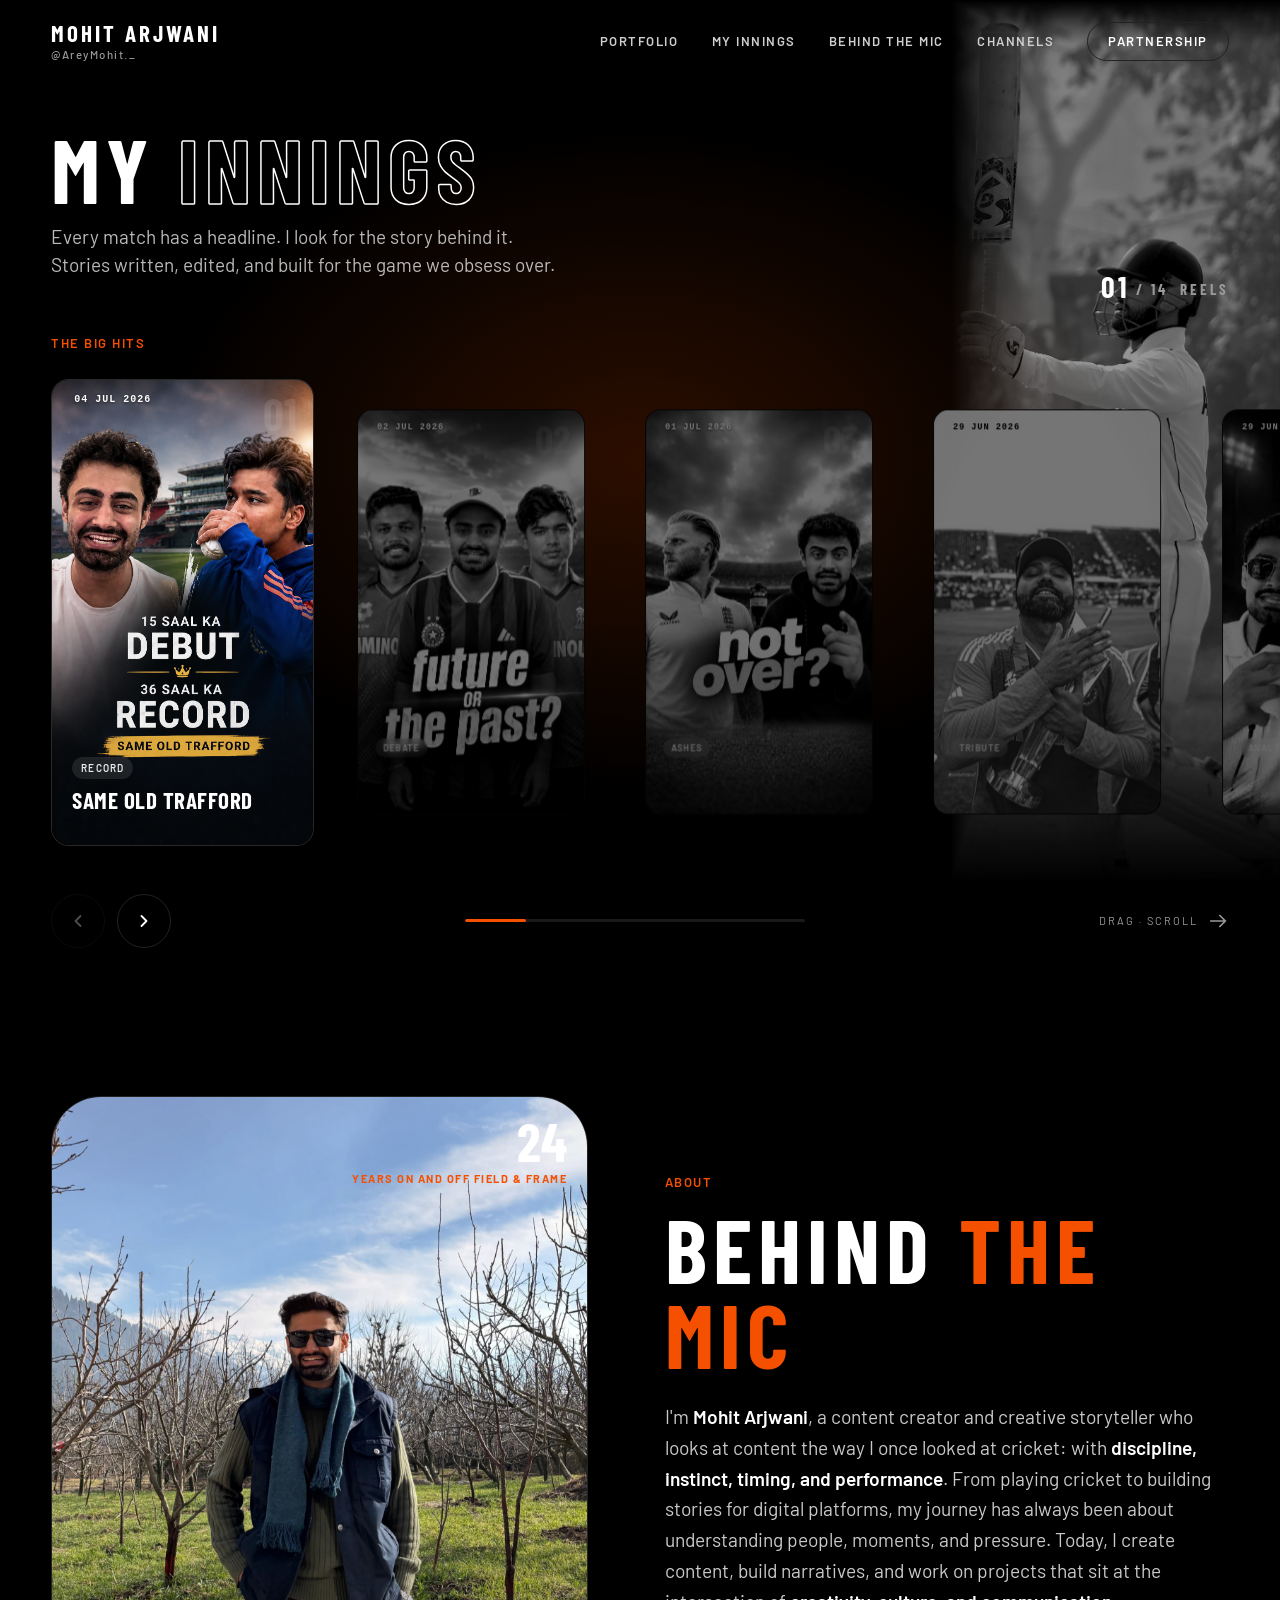
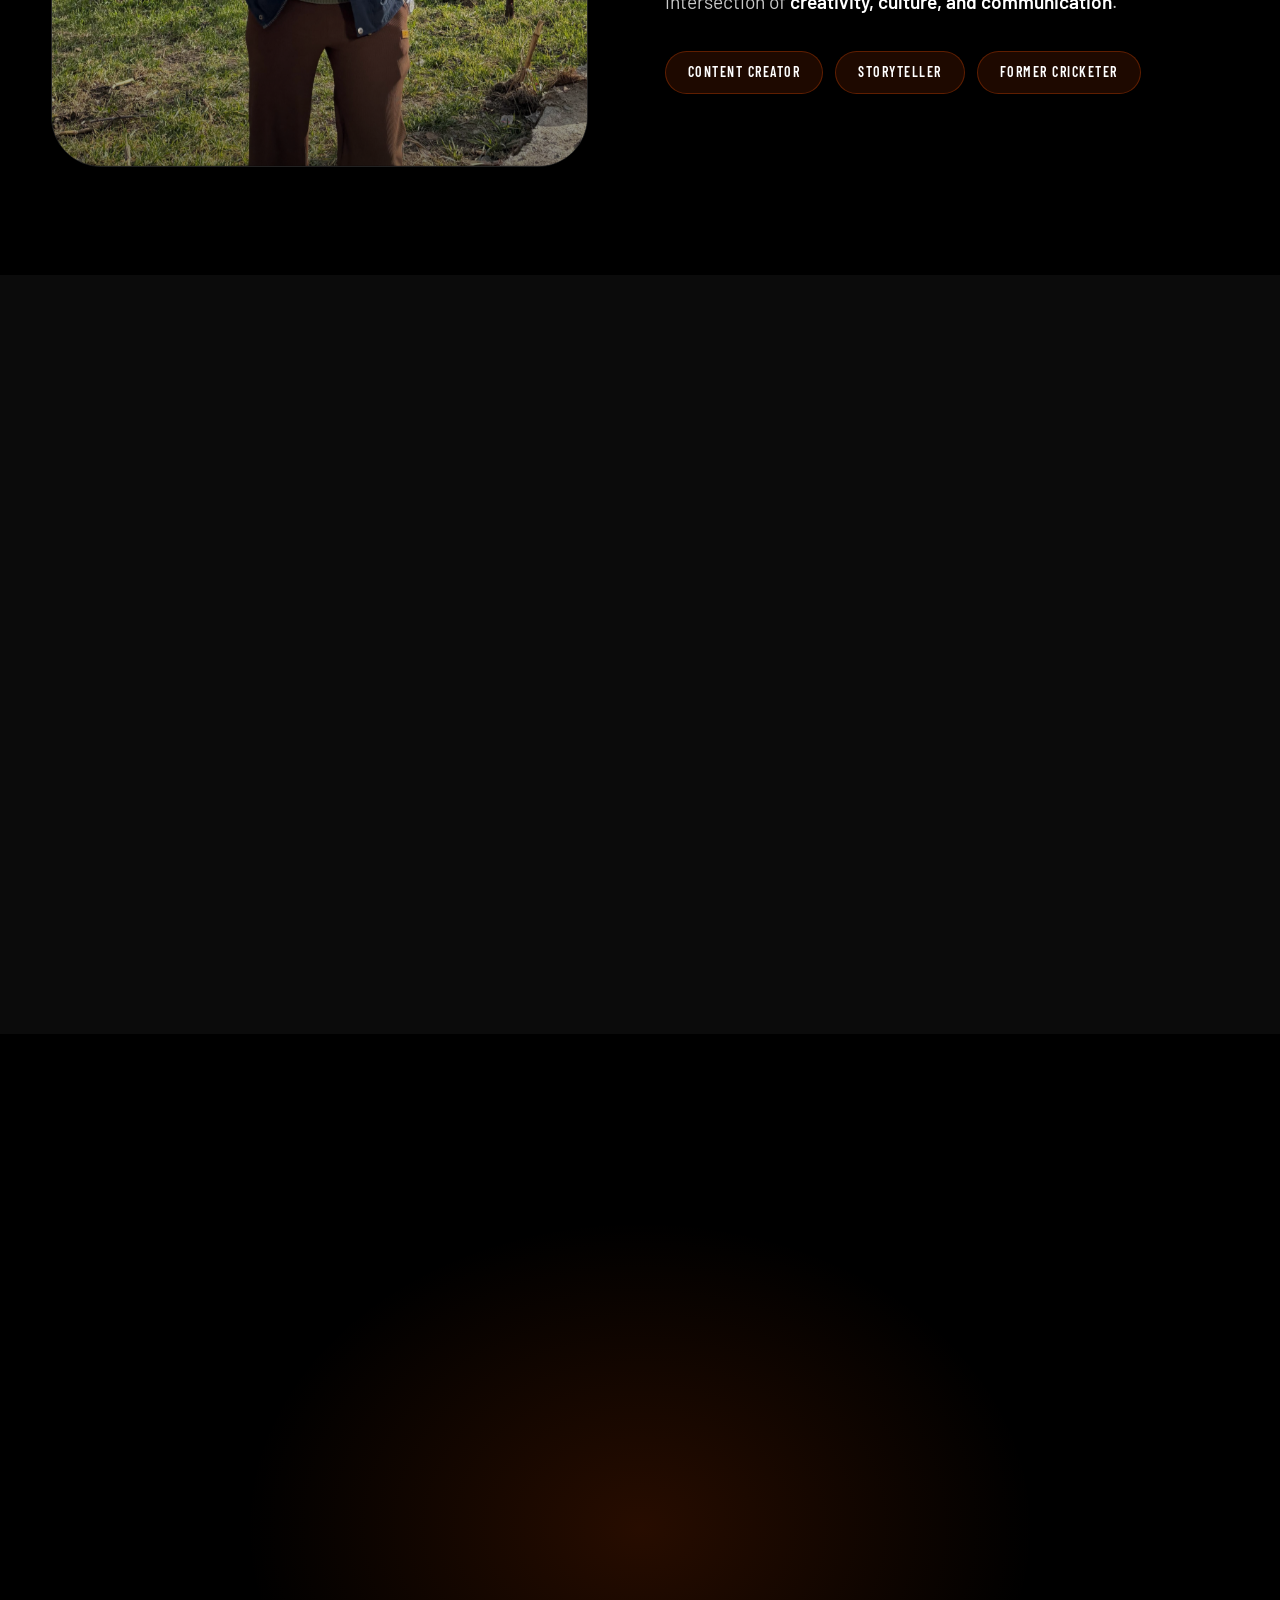
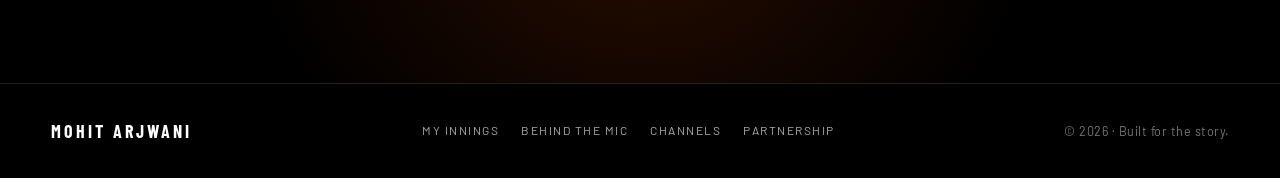
==== commit 87540a1c: "update" ====
--- a/areymohit/index.html
+++ b/areymohit/index.html
@@ -454,8 +454,8 @@
     <svg width="26" height="26" viewBox="0 0 24 24" fill="none" stroke="currentColor" stroke-width="2" stroke-linecap="round"><path d="M3 6h18M3 12h18M3 18h18"/></svg>
   </button>
   <div class="nav-links" id="navLinks">
-    <a href="../index.html">Portfolio</a>
-    <a href="myinnings.html">My Innings</a>
+    <a href="../">Portfolio</a>
+    <a href="myinnings/">My Innings</a>
     <a href="#about">Behind The Mic</a>
     <a href="#socials">Channels</a>
     <a href="#contact" class="nav-cta">Partnership</a>
@@ -469,7 +469,7 @@
 
   <div class="work-head reveal">
     <div class="titlewrap">
-      <a class="work-title-link" href="myinnings.html">
+      <a class="work-title-link" href="myinnings/">
         <h1 class="section-label">My <span class="thin">Innings</span></h1>
         <p class="work-sub">Every match has a headline. I look for the story behind it. Stories written, edited, and built for the game we obsess over.</p>
       </a>
@@ -557,7 +557,7 @@
 <footer class="footer">
   <span class="fbrand">Mohit Arjwani</span>
   <div class="flinks">
-    <a href="myinnings.html">My Innings</a>
+    <a href="myinnings/">My Innings</a>
     <a href="#about">Behind The Mic</a>
     <a href="#socials">Channels</a>
     <a href="#contact">Partnership</a>
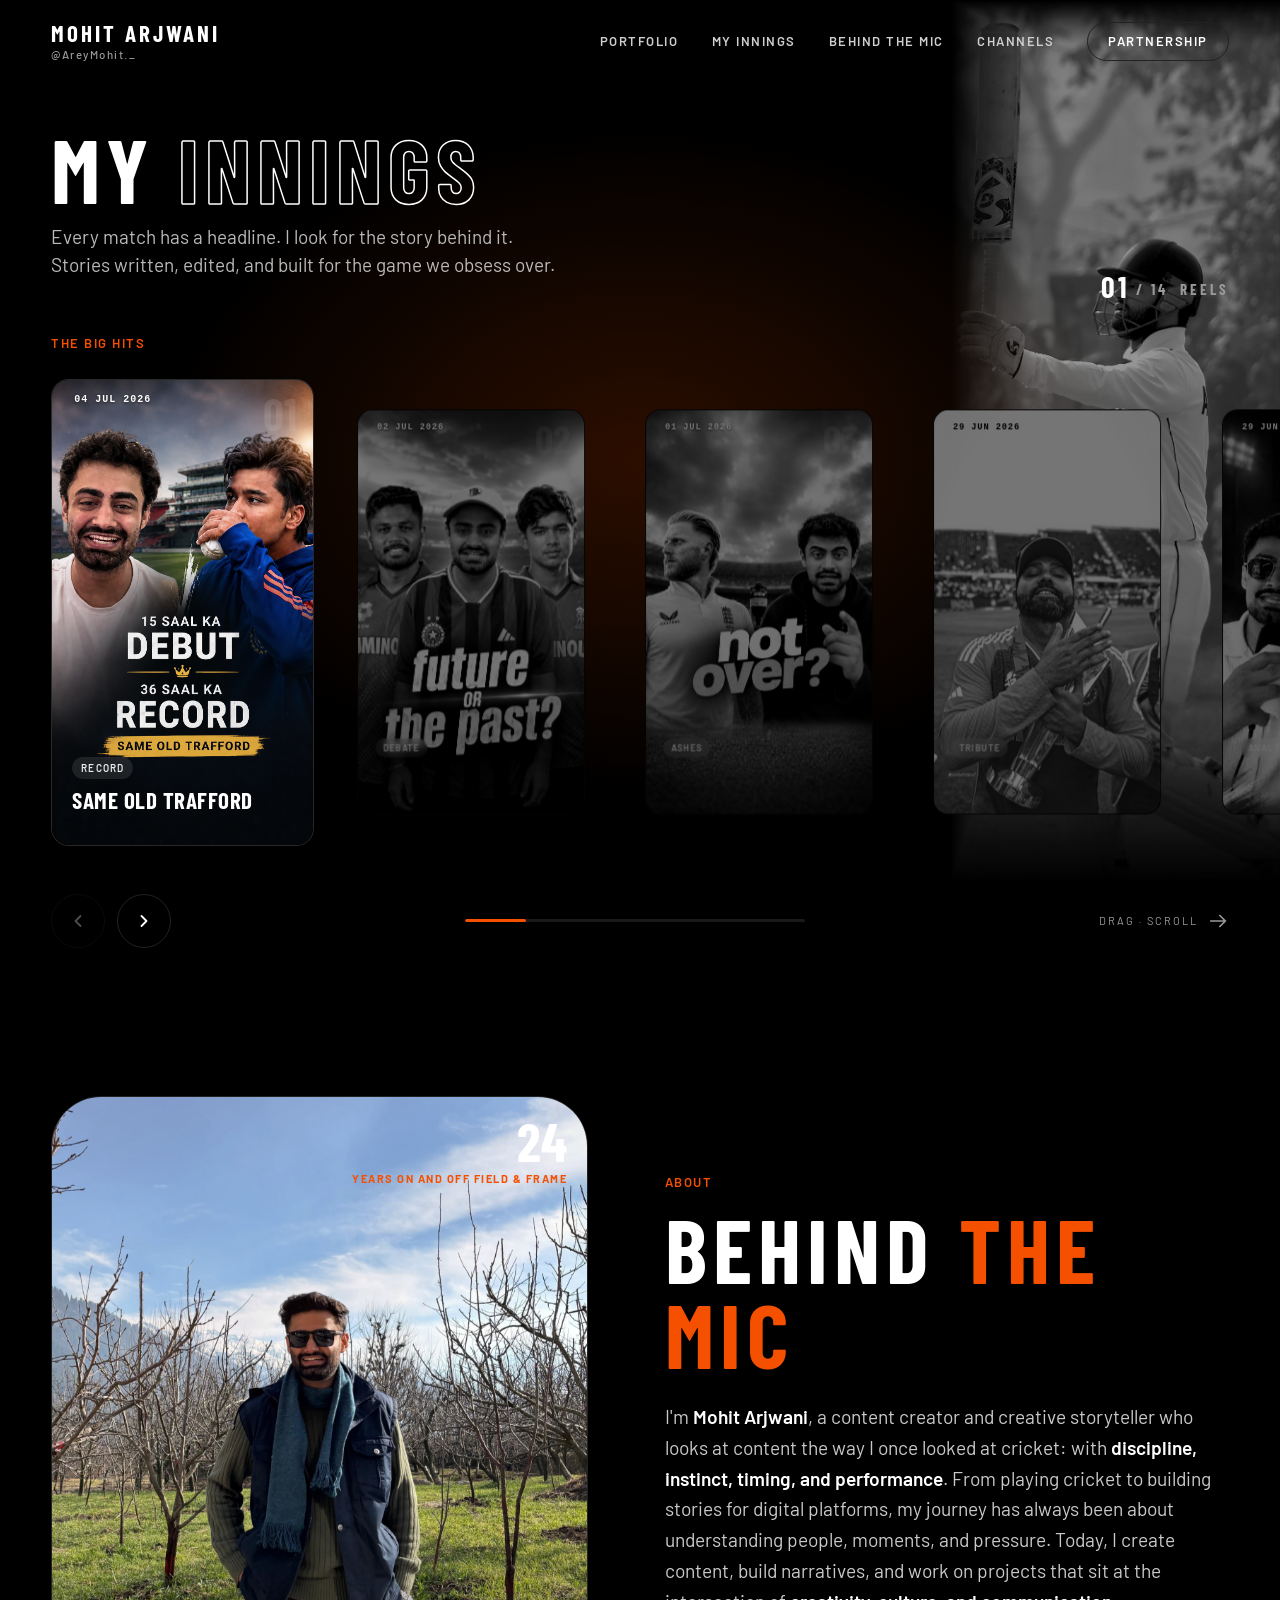
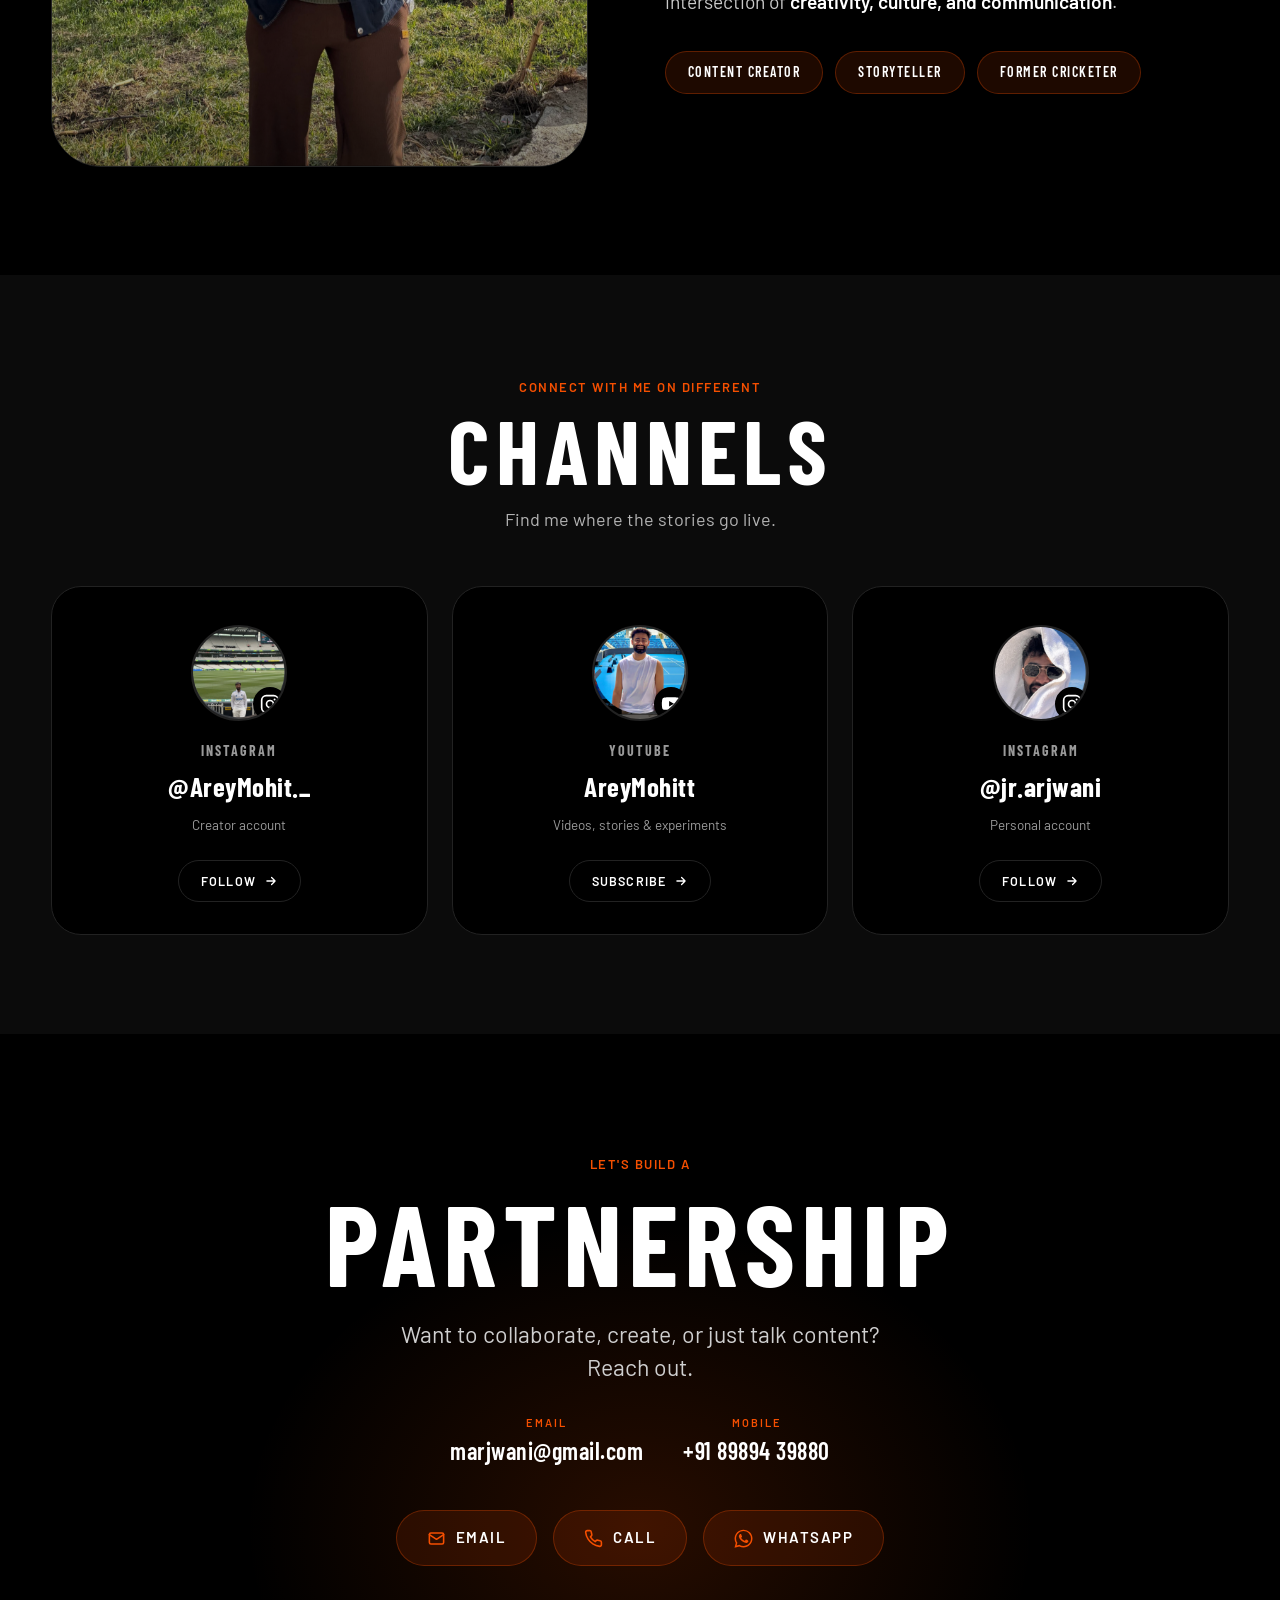
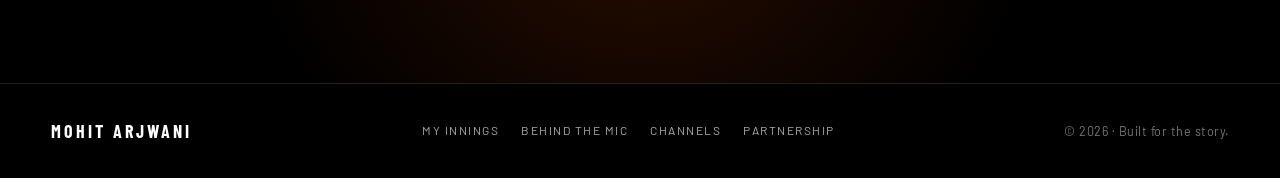
==== commit 0fec7ff4: "update" ====
--- a/areymohit/index.html
+++ b/areymohit/index.html
@@ -454,8 +454,8 @@
     <svg width="26" height="26" viewBox="0 0 24 24" fill="none" stroke="currentColor" stroke-width="2" stroke-linecap="round"><path d="M3 6h18M3 12h18M3 18h18"/></svg>
   </button>
   <div class="nav-links" id="navLinks">
-    <a href="../">Portfolio</a>
-    <a href="myinnings/">My Innings</a>
+    <a href="/">Portfolio</a>
+    <a href="/areymohit/myinnings">My Innings</a>
     <a href="#about">Behind The Mic</a>
     <a href="#socials">Channels</a>
     <a href="#contact" class="nav-cta">Partnership</a>
@@ -465,11 +465,11 @@
 <!-- ============ SECTION 1 — MY WORK ============ -->
 <header class="work" id="work" data-screen-label="My Innings">
   <div class="work-glow"></div>
-  <img class="cricket-hero" src="images/cricket-hero.png" alt="Mohit Arjwani raising his bat">
+  <img class="cricket-hero" src="/areymohit/images/cricket-hero.png" alt="Mohit Arjwani raising his bat">
 
   <div class="work-head reveal">
     <div class="titlewrap">
-      <a class="work-title-link" href="myinnings/">
+      <a class="work-title-link" href="/areymohit/myinnings">
         <h1 class="section-label">My <span class="thin">Innings</span></h1>
         <p class="work-sub">Every match has a headline. I look for the story behind it. Stories written, edited, and built for the game we obsess over.</p>
       </a>
@@ -499,7 +499,7 @@
 <section class="about" id="about" data-screen-label="Behind The Mic">
   <div class="about-inner">
     <div class="about-photo reveal">
-      <img src="images/about-mohit.jpg" alt="Mohit Arjwani">
+      <img src="/areymohit/images/about-mohit.jpg" alt="Mohit Arjwani">
       <div class="badge-yrs"><b>24</b><span>Years on and off field &amp; frame</span></div>
     </div>
     <div class="about-copy reveal">
@@ -507,9 +507,9 @@
       <h2 class="section-label">Behind <span style="color:var(--color-primary)">The Mic</span></h2>
       <p>I'm <span class="hl">Mohit Arjwani</span>, a content creator and creative storyteller who looks at content the way I once looked at cricket: with <span class="hl">discipline, instinct, timing, and performance</span>. From playing cricket to building stories for digital platforms, my journey has always been about understanding people, moments, and pressure. Today, I create content, build narratives, and work on projects that sit at the intersection of <span class="hl">creativity, culture, and communication</span>.</p>
       <div class="tags">
-        <span class="tag" data-img="images/about-creator.png">Content Creator</span>
-        <span class="tag" data-img="images/about-scuba.jpg">Storyteller</span>
-        <span class="tag" data-img="images/about-cricket.jpg">Former Cricketer</span>
+        <span class="tag" data-img="/areymohit/images/about-creator.png">Content Creator</span>
+        <span class="tag" data-img="/areymohit/images/about-scuba.jpg">Storyteller</span>
+        <span class="tag" data-img="/areymohit/images/about-cricket.jpg">Former Cricketer</span>
       </div>
     </div>
   </div>
@@ -557,7 +557,7 @@
 <footer class="footer">
   <span class="fbrand">Mohit Arjwani</span>
   <div class="flinks">
-    <a href="myinnings/">My Innings</a>
+    <a href="/areymohit/myinnings">My Innings</a>
     <a href="#about">Behind The Mic</a>
     <a href="#socials">Channels</a>
     <a href="#contact">Partnership</a>
@@ -572,20 +572,20 @@
 
 /* ---------- reels data (newest first / leftmost). All 2026. Add real IG/YT links to ig/yt. ---------- */
 const reels = [
-  { cat:'Record',   title:'Same Old Trafford',  date:'04 Jul 2026', img:'images/reel-14.png', ig:'https://www.instagram.com/p/DaX-f7qs-u1/', yt:'https://www.youtube.com/shorts/UnYHojlqKC8' },
-  { cat:'Debate',   title:'Future Or Past?',    date:'02 Jul 2026', img:'images/reel-13.png', ig:'https://www.instagram.com/p/DaSzueTg0pl/', yt:'https://www.youtube.com/shorts/ks79c_NDgnY' },
-  { cat:'Ashes',    title:'Not Over?',          date:'01 Jul 2026', img:'images/reel-12.png', ig:'https://www.instagram.com/p/DaQL0tFypE8/', yt:'https://youtube.com/shorts/B3YwUTC81rE' },
-  { cat:'Tribute',  title:'End Of An Era',      date:'29 Jun 2026', img:'images/reel-11.jpg', ig:'https://www.instagram.com/p/DaLE7frsQoW/', yt:'https://www.youtube.com/shorts/ZV6T-gWxaF4' },
-  { cat:'Analysis', title:"India's Heartbreak",  date:'29 Jun 2026', img:'images/reel-10.jpg', ig:'https://www.instagram.com/p/DaKLEZlMB9S/', yt:'https://www.youtube.com/shorts/JO_KtxgF89k' },
-  { cat:'News',     title:'Ben Stokes Retires',  date:'28 Jun 2026', img:'images/reel-9.jpg',  ig:'https://www.instagram.com/p/DaIrKKFAlkN/', yt:'https://www.youtube.com/shorts/XOe5ZRWvPyQ' },
-  { cat:'Tribute',  title:'Thank You, Hitman',   date:'23 Jun 2026', img:'images/reel-8.jpg',  ig:'https://www.instagram.com/p/DZ79aQIMz-o/', yt:'https://www.youtube.com/shorts/vOQQFkzzfN8' },
-  { cat:'Debate',   title:"They're Back",        date:'23 Jun 2026', img:'images/reel-7.jpg',  ig:'https://www.instagram.com/p/DZ7MK8lMctn/', yt:'https://www.youtube.com/shorts/D2hcqczmcpY' },
-  { cat:'Opinion',  title:'Justice For KL',      date:'22 Jun 2026', img:'images/reel-6.jpg',  ig:'https://www.instagram.com/p/DZ6jxbEMPt0/', yt:'https://www.youtube.com/shorts/IqsQPEZib3A' },
-  { cat:'Hot Take', title:'Drop Vaibhav Now',    date:'21 Jun 2026', img:'images/reel-5.jpg',  ig:'https://www.instagram.com/p/DZ2Ohj8sYGN/', yt:'https://www.youtube.com/shorts/Oq-ZqcfSGtc' },
-  { cat:'Reaction', title:'Leave Them Alone',    date:'20 Jun 2026', img:'images/reel-4.jpg',  ig:'https://www.instagram.com/p/DZ0GAbQM09B/', yt:'https://www.youtube.com/shorts/2s0mM-yKEXE' },
-  { cat:'News',     title:'IPL Trade News',      date:'20 Jun 2026', img:'images/reel-3.jpg',  ig:'https://www.instagram.com/p/DZyyvVssPcF/', yt:'https://www.youtube.com/shorts/T0Z5ShSrjcE' },
-  { cat:'Debate',   title:'Is Stokes Over?',     date:'19 Jun 2026', img:'images/reel-2.jpg',  ig:'https://www.instagram.com/p/DZxKs2XshhE/', yt:'https://www.youtube.com/shorts/EXzw1Uma0fM' },
-  { cat:'Story',    title:'Failed Cricketer',    date:'18 Jun 2026', img:'images/reel-1.jpg',  ig:'https://www.instagram.com/p/DZurkVyNCEM/', yt:'https://www.youtube.com/shorts/7p1YyBbMzLA' },
+  { cat:'Record',   title:'Same Old Trafford',  date:'04 Jul 2026', img:'/areymohit/images/reel-14.png', ig:'https://www.instagram.com/p/DaX-f7qs-u1/', yt:'https://www.youtube.com/shorts/UnYHojlqKC8' },
+  { cat:'Debate',   title:'Future Or Past?',    date:'02 Jul 2026', img:'/areymohit/images/reel-13.png', ig:'https://www.instagram.com/p/DaSzueTg0pl/', yt:'https://www.youtube.com/shorts/ks79c_NDgnY' },
+  { cat:'Ashes',    title:'Not Over?',          date:'01 Jul 2026', img:'/areymohit/images/reel-12.png', ig:'https://www.instagram.com/p/DaQL0tFypE8/', yt:'https://youtube.com/shorts/B3YwUTC81rE' },
+  { cat:'Tribute',  title:'End Of An Era',      date:'29 Jun 2026', img:'/areymohit/images/reel-11.jpg', ig:'https://www.instagram.com/p/DaLE7frsQoW/', yt:'https://www.youtube.com/shorts/ZV6T-gWxaF4' },
+  { cat:'Analysis', title:"India's Heartbreak",  date:'29 Jun 2026', img:'/areymohit/images/reel-10.jpg', ig:'https://www.instagram.com/p/DaKLEZlMB9S/', yt:'https://www.youtube.com/shorts/JO_KtxgF89k' },
+  { cat:'News',     title:'Ben Stokes Retires',  date:'28 Jun 2026', img:'/areymohit/images/reel-9.jpg',  ig:'https://www.instagram.com/p/DaIrKKFAlkN/', yt:'https://www.youtube.com/shorts/XOe5ZRWvPyQ' },
+  { cat:'Tribute',  title:'Thank You, Hitman',   date:'23 Jun 2026', img:'/areymohit/images/reel-8.jpg',  ig:'https://www.instagram.com/p/DZ79aQIMz-o/', yt:'https://www.youtube.com/shorts/vOQQFkzzfN8' },
+  { cat:'Debate',   title:"They're Back",        date:'23 Jun 2026', img:'/areymohit/images/reel-7.jpg',  ig:'https://www.instagram.com/p/DZ7MK8lMctn/', yt:'https://www.youtube.com/shorts/D2hcqczmcpY' },
+  { cat:'Opinion',  title:'Justice For KL',      date:'22 Jun 2026', img:'/areymohit/images/reel-6.jpg',  ig:'https://www.instagram.com/p/DZ6jxbEMPt0/', yt:'https://www.youtube.com/shorts/IqsQPEZib3A' },
+  { cat:'Hot Take', title:'Drop Vaibhav Now',    date:'21 Jun 2026', img:'/areymohit/images/reel-5.jpg',  ig:'https://www.instagram.com/p/DZ2Ohj8sYGN/', yt:'https://www.youtube.com/shorts/Oq-ZqcfSGtc' },
+  { cat:'Reaction', title:'Leave Them Alone',    date:'20 Jun 2026', img:'/areymohit/images/reel-4.jpg',  ig:'https://www.instagram.com/p/DZ0GAbQM09B/', yt:'https://www.youtube.com/shorts/2s0mM-yKEXE' },
+  { cat:'News',     title:'IPL Trade News',      date:'20 Jun 2026', img:'/areymohit/images/reel-3.jpg',  ig:'https://www.instagram.com/p/DZyyvVssPcF/', yt:'https://www.youtube.com/shorts/T0Z5ShSrjcE' },
+  { cat:'Debate',   title:'Is Stokes Over?',     date:'19 Jun 2026', img:'/areymohit/images/reel-2.jpg',  ig:'https://www.instagram.com/p/DZxKs2XshhE/', yt:'https://www.youtube.com/shorts/EXzw1Uma0fM' },
+  { cat:'Story',    title:'Failed Cricketer',    date:'18 Jun 2026', img:'/areymohit/images/reel-1.jpg',  ig:'https://www.instagram.com/p/DZurkVyNCEM/', yt:'https://www.youtube.com/shorts/7p1YyBbMzLA' },
 ];
 
 const track = document.getElementById('track');
@@ -704,9 +704,9 @@
 
 /* ---------- socials ---------- */
 const socials=[
-  { plat:'Instagram', icon:IG, user:'@AreyMohit._', desc:'Creator account', dp:'images/dp-creator.png', url:'https://instagram.com/AreyMohit._' },
-  { plat:'YouTube',   icon:YT, user:'AreyMohitt',   desc:'Videos, stories & experiments', dp:'images/dp-youtube.png', url:'https://youtube.com/@AreyMohitt' },
-  { plat:'Instagram', icon:IG, user:'@jr.arjwani',  desc:'Personal account', dp:'images/dp-personal.png', url:'https://instagram.com/jr.arjwani' },
+  { plat:'Instagram', icon:IG, user:'@AreyMohit._', desc:'Creator account', dp:'/areymohit/images/dp-creator.png', url:'https://instagram.com/AreyMohit._' },
+  { plat:'YouTube',   icon:YT, user:'AreyMohitt',   desc:'Videos, stories & experiments', dp:'/areymohit/images/dp-youtube.png', url:'https://youtube.com/@AreyMohitt' },
+  { plat:'Instagram', icon:IG, user:'@jr.arjwani',  desc:'Personal account', dp:'/areymohit/images/dp-personal.png', url:'https://instagram.com/jr.arjwani' },
 ];
 document.getElementById('socialGrid').innerHTML = socials.map(s=>`
   <a class="social-card reveal" href="${s.url}" target="_blank" rel="noopener">
